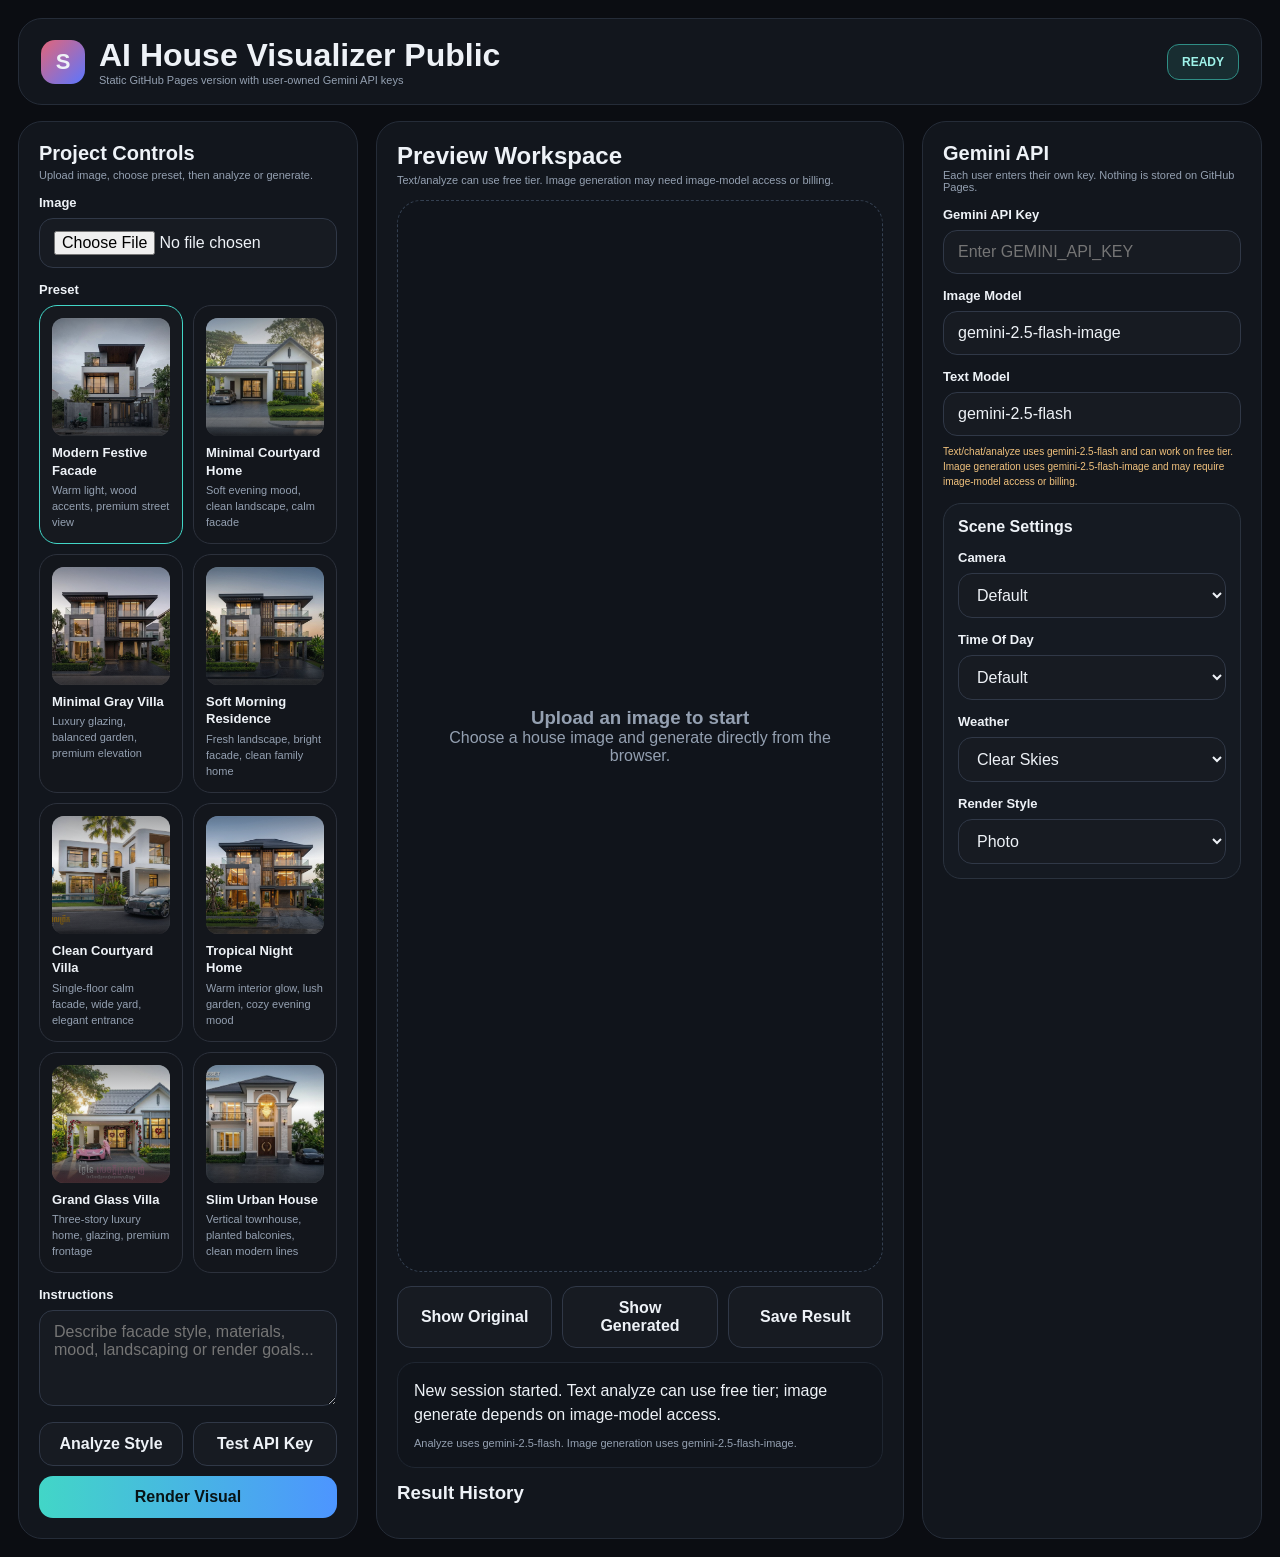
==== docs/index.html @ 17874af0 "Update preset images" ====
<!DOCTYPE html>
<html lang="en">
<head>
  <meta charset="UTF-8">
  <meta name="viewport" content="width=device-width, initial-scale=1.0">
  <title>AI House Visualizer Public</title>
  <style>
    :root {
      --bg: #0b0d12;
      --panel: #12161d;
      --border: #252c38;
      --text: #eef2f7;
      --muted: #94a0b1;
      --accent: #42d6c7;
      --accent-2: #4d95ff;
      --warning: #f1c27d;
    }
    * { box-sizing: border-box; }
    body { margin: 0; font-family: "Segoe UI", sans-serif; background: var(--bg); color: var(--text); }
    .app { max-width: 1440px; margin: 0 auto; padding: 18px; }
    .header, .panel, .preview-card { background: var(--panel); border: 1px solid var(--border); border-radius: 24px; }
    .header { display:flex; align-items:center; justify-content:space-between; gap:16px; padding:18px 22px; margin-bottom:16px; }
    .title-wrap { display:flex; align-items:center; gap:14px; }
    .logo { width:44px; height:44px; border-radius:14px; display:grid; place-items:center; font-weight:700; font-size:22px; background:linear-gradient(135deg,#e36579,#5b76ff); }
    .status-pill { padding:10px 14px; border-radius:12px; border:1px solid #2f8e85; background:rgba(66,214,199,.12); color:#9ff3ea; font-size:12px; font-weight:700; }
    .layout { display:grid; grid-template-columns:340px 1fr 340px; gap:18px; }
    .panel, .preview-card { padding:20px; }
    h1,h2,h3,p { margin:0; }
    .section-title { margin-bottom:14px; }
    .section-title h2 { font-size:20px; margin-bottom:4px; }
    .section-title p,.muted { color:var(--muted); font-size:11px; }
    .label { font-size:13px; font-weight:700; margin:14px 0 8px; }
    .hint { color:var(--warning); font-size:10px; line-height:1.5; margin-top:8px; }
    input,textarea,select,button { width:100%; border-radius:14px; border:1px solid #303847; background:#171b22; color:var(--text); padding:12px 14px; font:inherit; }
    textarea { min-height:96px; resize:vertical; }
    button { cursor:pointer; font-weight:700; }
    .primary { border:none; color:#081315; background:linear-gradient(90deg,var(--accent),var(--accent-2)); }
    .button-row { display:flex; gap:10px; }
    .presets { display:grid; grid-template-columns:1fr 1fr; gap:10px; }
    .preset { border:1px solid #2c313c; background:#13161c; border-radius:18px; padding:12px; cursor:pointer; }
    .preset.active { border-color:var(--accent); background:#16191f; }
    .preset-swatch {
      height: 118px;
      border-radius: 12px;
      margin-bottom: 8px;
      background-size: cover;
      background-position: center center;
      position: relative;
      overflow: hidden;
      box-shadow: inset 0 0 0 1px rgba(255,255,255,.05);
    }
    .preset-swatch::after {
      content: "";
      position: absolute;
      inset: 0;
      background:
        linear-gradient(180deg, rgba(10,13,18,.38), rgba(10,13,18,.02) 36%, rgba(10,13,18,.42)),
        linear-gradient(0deg, rgba(10,13,18,.45), rgba(10,13,18,0) 28%);
    }
    .preset-name { font-size: 13px; font-weight: 700; line-height: 1.35; }
    .preset-note { color: var(--muted); font-size: 11px; line-height: 1.45; margin-top: 4px; }
    .preview-card { display:flex; flex-direction:column; gap:14px; min-height:780px; }
    .preview-area { flex:1; border:1px dashed #344051; border-radius:24px; background:#10141b; display:grid; place-items:center; overflow:hidden; min-height:420px; }
    .preview-area img { max-width:100%; max-height:100%; display:none; }
    .preview-placeholder { text-align:center; color:var(--muted); padding:24px; }
    .summary-box { border:1px solid #1f2631; background:#10141b; border-radius:18px; padding:16px; line-height:1.5; }
    .history { display:flex; gap:10px; overflow-x:auto; padding-bottom:4px; }
    .history-item { min-width:150px; border:1px solid #2c3340; border-radius:16px; background:#151a22; padding:8px; cursor:pointer; }
    .history-item img { width:100%; height:78px; object-fit:cover; border-radius:10px; display:block; margin-bottom:8px; }
    .note-box { border:1px solid #2a323e; border-radius:18px; padding:14px; background:#151a22; margin-top:14px; }
    @media (max-width:1100px){ .layout{grid-template-columns:1fr;} .preview-card{min-height:auto;} }
  </style>
</head>
<body>
  <div class="app">
    <div class="header">
      <div class="title-wrap">
        <div class="logo">S</div>
        <div>
          <h1>AI House Visualizer Public</h1>
          <p class="muted">Static GitHub Pages version with user-owned Gemini API keys</p>
        </div>
      </div>
      <div class="status-pill" id="sessionState">READY</div>
    </div>

    <div class="layout">
      <div class="panel">
        <div class="section-title">
          <h2>Project Controls</h2>
          <p>Upload image, choose preset, then analyze or generate.</p>
        </div>

        <div class="label">Image</div>
        <input type="file" id="imageInput" accept="image/*">

        <div class="label">Preset</div>
        <div class="presets" id="presetGrid"></div>

        <div class="label">Instructions</div>
        <textarea id="promptInput" placeholder="Describe facade style, materials, mood, landscaping or render goals..."></textarea>

        <div class="button-row" style="margin-top:12px;">
          <button id="analyzeBtn">Analyze Style</button>
          <button id="testBtn">Test API Key</button>
        </div>

        <div class="button-row" style="margin-top:10px;">
          <button class="primary" id="generateBtn">Render Visual</button>
        </div>
      </div>

      <div class="preview-card">
        <div>
          <h2 style="margin-bottom:4px;">Preview Workspace</h2>
          <p class="muted">Text/analyze can use free tier. Image generation may need image-model access or billing.</p>
        </div>
        <div class="preview-area">
          <div class="preview-placeholder" id="previewPlaceholder">
            <h3>Upload an image to start</h3>
            <p>Choose a house image and generate directly from the browser.</p>
          </div>
          <img id="previewImage" alt="Preview">
        </div>
        <div class="button-row">
          <button id="showOriginalBtn">Show Original</button>
          <button id="showGeneratedBtn">Show Generated</button>
          <button id="saveBtn">Save Result</button>
        </div>
        <div class="summary-box">
          <div id="statusText">New session started. Text analyze can use free tier; image generate depends on image-model access.</div>
          <div id="summaryText" class="muted" style="margin-top:8px;">Analyze uses gemini-2.5-flash. Image generation uses gemini-2.5-flash-image.</div>
        </div>
        <div>
          <h3 style="margin-bottom:10px;">Result History</h3>
          <div class="history" id="historyList"></div>
        </div>
      </div>

      <div class="panel">
        <div class="section-title">
          <h2>Gemini API</h2>
          <p>Each user enters their own key. Nothing is stored on GitHub Pages.</p>
        </div>
        <div class="label">Gemini API Key</div>
        <input type="password" id="apiKeyInput" placeholder="Enter GEMINI_API_KEY">
        <div class="label">Image Model</div>
        <input type="text" id="imageModelInput" value="gemini-2.5-flash-image" readonly>
        <div class="label">Text Model</div>
        <input type="text" id="textModelInput" value="gemini-2.5-flash" readonly>
        <div class="hint">
          Text/chat/analyze uses gemini-2.5-flash and can work on free tier.<br>
          Image generation uses gemini-2.5-flash-image and may require image-model access or billing.
        </div>
        <div class="note-box">
          <strong>Scene Settings</strong>
          <div class="label">Camera</div>
          <select id="cameraSelect"><option>Default</option><option>Wide Camera</option></select>
          <div class="label">Time Of Day</div>
          <select id="timeSelect"><option>Default</option><option>Morning</option><option>Late Afternoon</option><option>Evening</option></select>
          <div class="label">Weather</div>
          <select id="weatherSelect"><option>Clear Skies</option><option>Partly Cloudy</option><option>Overcast</option><option>Light Rain</option></select>
          <div class="label">Render Style</div>
          <select id="renderStyleSelect"><option>Photo</option><option>3D Render</option></select>
        </div>
      </div>
    </div>
  </div>

  <script>
    const PRESETS = {
      "late-afternoon-luxury": {
        title: "Modern Festive Facade",
        note: "Warm light, wood accents, premium street view",
        prompt: "modern luxury villa facade, late afternoon sun, balanced greenery, premium driveway, soft warm sky, elegant front elevation",
        image: "./assets/late-afternoon-luxury.jpg",
        position: "center 44%"
      },
      "modern-tropical": {
        title: "Minimal Courtyard Home",
        note: "Soft evening mood, clean landscape, calm facade",
        prompt: "modern tropical house exterior, warm wood details, clean landscape, soft golden light, luxury residential presentation",
        image: "./assets/modern-tropical.jpg",
        position: "center 38%"
      },
      "minimal-gray": {
        title: "Minimal Gray Villa",
        note: "Luxury glazing, balanced garden, premium elevation",
        prompt: "minimal gray luxury home, large windows, clean facade, calm landscape, elegant modern exterior, premium architecture",
        image: "./assets/minimal-gray.jpg",
        position: "center 46%"
      },
      "soft-morning": {
        title: "Soft Morning Residence",
        note: "Fresh landscape, bright facade, clean family home",
        prompt: "clean luxury home exterior, soft morning light, fresh landscape, gentle blue sky, photo-real facade, refined residential style",
        image: "./assets/soft-morning.jpg",
        position: "center 42%"
      },
      "clean-courtyard": {
        title: "Clean Courtyard Villa",
        note: "Single-floor calm facade, wide yard, elegant entrance",
        prompt: "single floor modern villa, spacious courtyard, balanced plants, elegant facade, realistic architectural photography, clean premium exterior",
        image: "./assets/clean-courtyard.jpg",
        position: "center 36%"
      },
      "tropical-night": {
        title: "Tropical Night Home",
        note: "Warm interior glow, lush garden, cozy evening mood",
        prompt: "tropical evening house exterior, warm interior lighting, lush garden, elegant cozy facade, realistic night architectural visualization",
        image: "./assets/tropical-night.jpg",
        position: "center 34%"
      },
      "grand-glass-villa": {
        title: "Grand Glass Villa",
        note: "Three-story luxury home, glazing, premium frontage",
        prompt: "three story luxury glass villa, premium landscape, large windows, warm interior lights, elegant residential elevation, photoreal exterior",
        image: "./assets/grand-glass-villa.jpg",
        position: "center 39%"
      },
      "slim-urban-house": {
        title: "Slim Urban House",
        note: "Vertical townhouse, planted balconies, clean modern lines",
        prompt: "slim modern urban townhouse, planted balconies, minimalist facade, elegant city residence, realistic exterior visualization",
        image: "./assets/slim-urban-house.jpg",
        position: "center 32%"
      }
    };

    const IMAGE_MODEL = "gemini-2.5-flash-image";
    const TEXT_MODEL = "gemini-2.5-flash";

    const presetGrid = document.getElementById("presetGrid");
    const previewImage = document.getElementById("previewImage");
    const previewPlaceholder = document.getElementById("previewPlaceholder");
    const historyList = document.getElementById("historyList");
    const sessionState = document.getElementById("sessionState");
    const statusText = document.getElementById("statusText");
    const summaryText = document.getElementById("summaryText");
    const imageInput = document.getElementById("imageInput");
    const apiKeyInput = document.getElementById("apiKeyInput");
    const promptInput = document.getElementById("promptInput");
    const cameraSelect = document.getElementById("cameraSelect");
    const timeSelect = document.getElementById("timeSelect");
    const weatherSelect = document.getElementById("weatherSelect");
    const renderStyleSelect = document.getElementById("renderStyleSelect");

    let activePreset = "late-afternoon-luxury";
    let sourceImageDataUrl = "";
    let generatedImageDataUrl = "";

    Object.entries(PRESETS).forEach(([key, preset], index) => {
      const card = document.createElement("div");
      card.className = `preset ${index === 0 ? "active" : ""}`;
      card.dataset.preset = key;
      card.innerHTML = `
        <div class="preset-swatch" style="background-image:url('${preset.image}'); background-position:${preset.position || "center center"};"></div>
        <div class="preset-name">${preset.title}</div>
        <div class="preset-note">${preset.note || ""}</div>
      `;
      card.addEventListener("click", () => {
        document.querySelectorAll(".preset").forEach(item => item.classList.remove("active"));
        card.classList.add("active");
        activePreset = key;
      });
      presetGrid.appendChild(card);
    });

    imageInput.addEventListener("change", async (event) => {
      const file = event.target.files[0];
      if (!file) return;
      sourceImageDataUrl = await fileToDataUrl(file);
      showImage(sourceImageDataUrl);
      sessionState.textContent = "IMAGE LOADED";
      statusText.textContent = "Image loaded successfully. You can analyze or generate now.";
      summaryText.textContent = `Source: ${file.name}`;
    });

    document.getElementById("testBtn").addEventListener("click", async () => {
      const apiKey = apiKeyInput.value.trim();
      if (!apiKey) return setError("សូមបញ្ចូល Gemini API key មុនពេល test។");
      sessionState.textContent = "TESTING";
      try {
        const text = await callTextModel(apiKey, TEXT_MODEL, "Reply with the exact text: API test successful.");
        sessionState.textContent = "API OK";
        statusText.textContent = "Gemini API key is working for text model.";
        summaryText.textContent = text || "API test successful.";
      } catch (error) {
        sessionState.textContent = "ERROR";
        setError(error.message);
      }
    });

    document.getElementById("analyzeBtn").addEventListener("click", async () => {
      const apiKey = apiKeyInput.value.trim();
      if (!apiKey) return setError("សូមបញ្ចូល Gemini API key មុនពេល analyze។");
      sessionState.textContent = "WORKING";
      try {
        const analysisPrompt = "You are an architectural visualization assistant. Analyze this request and respond in 4 short lines: 1. facade style, 2. lighting advice, 3. landscaping advice, 4. render recommendation. User request: " + buildPrompt();
        const text = await callTextModel(apiKey, TEXT_MODEL, analysisPrompt);
        sessionState.textContent = "TEXT OK";
        statusText.textContent = "Text analysis complete using gemini-2.5-flash.";
        summaryText.textContent = text || "No analysis text returned.";
      } catch (error) {
        sessionState.textContent = "ERROR";
        setError(error.message);
      }
    });

    document.getElementById("generateBtn").addEventListener("click", async () => {
      const apiKey = apiKeyInput.value.trim();
      if (!apiKey) return setError("សូមបញ្ចូល Gemini API key មុនពេល generate។");
      sessionState.textContent = "WORKING";
      statusText.textContent = "Generating image...";
      try {
        const response = await callImageModel(apiKey);
        generatedImageDataUrl = response.imageDataUrl;
        showImage(generatedImageDataUrl);
        addHistoryItem(generatedImageDataUrl, `Generated ${historyList.children.length + 1}`);
        sessionState.textContent = "GENERATED";
        statusText.textContent = "Gemini image generation complete.";
        summaryText.textContent = response.text || "Image generated successfully.";
      } catch (error) {
        sessionState.textContent = "ERROR";
        setError(error.message + " Text features may still work on free tier with gemini-2.5-flash.");
      }
    });

    document.getElementById("showOriginalBtn").addEventListener("click", () => {
      if (!sourceImageDataUrl) return setError("No original image is loaded.");
      showImage(sourceImageDataUrl);
      statusText.textContent = "Showing original source image.";
    });

    document.getElementById("showGeneratedBtn").addEventListener("click", () => {
      if (!generatedImageDataUrl) return setError("No generated result is available yet.");
      showImage(generatedImageDataUrl);
      statusText.textContent = "Showing latest generated image.";
    });

    document.getElementById("saveBtn").addEventListener("click", () => {
      if (!generatedImageDataUrl) return setError("No generated image available to save.");
      const link = document.createElement("a");
      link.href = generatedImageDataUrl;
      link.download = "generated_visual.png";
      link.click();
    });

    function buildPrompt() {
      const preset = PRESETS[activePreset];
      const extra = promptInput.value.trim();
      const parts = [
        preset.prompt,
        extra,
        `Camera: ${cameraSelect.value}.`,
        `Time of day: ${timeSelect.value}.`,
        `Weather: ${weatherSelect.value}.`,
        `Style target: ${renderStyleSelect.value}, realistic architectural visualization, high-end residential facade, photoreal result.`
      ];
      return parts.filter(Boolean).join(" ");
    }

    async function callTextModel(apiKey, model, prompt) {
      const response = await postGemini(model, apiKey, {
        contents: [{ role: "user", parts: [{ text: prompt }] }],
        generationConfig: { responseModalities: ["TEXT"] }
      });
      return extractText(response);
    }

    async function callImageModel(apiKey) {
      const parts = [{ text: buildPrompt() }];
      if (sourceImageDataUrl) {
        const [header, encoded] = sourceImageDataUrl.split(",", 2);
        const mimeType = header.replace("data:", "").split(";")[0] || "image/jpeg";
        parts.push({ inlineData: { mimeType, data: encoded } });
      }
      const response = await postGemini(IMAGE_MODEL, apiKey, {
        contents: [{ role: "user", parts }],
        generationConfig: { responseModalities: ["TEXT", "IMAGE"] }
      });
      const imageDataUrl = extractImage(response);
      if (!imageDataUrl) {
        throw new Error("Gemini API did not return an image. Check image-model access or billing.");
      }
      return { imageDataUrl, text: extractText(response) };
    }

    async function postGemini(model, apiKey, payload) {
      const response = await fetch(`https://generativelanguage.googleapis.com/v1beta/models/${model}:generateContent`, {
        method: "POST",
        headers: {
          "Content-Type": "application/json",
          "x-goog-api-key": apiKey
        },
        body: JSON.stringify(payload)
      });
      const data = await response.json().catch(() => ({}));
      if (!response.ok) {
        throw new Error(translateError(JSON.stringify(data)));
      }
      return data;
    }

    function extractText(response) {
      const texts = [];
      (response.candidates || []).forEach(candidate => {
        ((candidate.content || {}).parts || []).forEach(part => {
          if (part.text) texts.push(part.text.trim());
        });
      });
      return texts.filter(Boolean).join("\n");
    }

    function extractImage(response) {
      for (const candidate of response.candidates || []) {
        for (const part of (candidate.content || {}).parts || []) {
          const inlineData = part.inlineData || part.inline_data;
          if (inlineData && inlineData.data) {
            return `data:${inlineData.mimeType || "image/png"};base64,${inlineData.data}`;
          }
        }
      }
      return "";
    }

    function translateError(message) {
      const lowered = message.toLowerCase();
      if (lowered.includes("limit: 0") || lowered.includes("resource_exhausted")) {
        return "Quota របស់ project នេះសម្រាប់ model នេះមិនអនុញ្ញាត free tier ទេ ឬបានអស់ហើយ។ សូមប្ដូរ model, ប្ដូរ project, ឬបើក billing។";
      }
      if (lowered.includes("exceeded your current quota") || lowered.includes("quota exceeded")) {
        return "អ្នកបានអស់ quota សម្រាប់ project នេះហើយ។ សូមរង់ចាំ quota reset ឬបើក billing។";
      }
      if (lowered.includes("api key not valid") || lowered.includes("permission_denied")) {
        return "API key មិនត្រឹមត្រូវ ឬ project/model នេះមិនមានសិទ្ធិចូលប្រើ។";
      }
      if (lowered.includes("model not found") || lowered.includes("not found")) {
        return "Model name មិនត្រឹមត្រូវ ឬ model នេះមិនមានសម្រាប់ account/project របស់អ្នក។";
      }
      return message;
    }

    function setError(message) {
      statusText.textContent = message;
      summaryText.textContent = "";
    }

    function showImage(dataUrl) {
      previewImage.src = dataUrl;
      previewImage.style.display = "block";
      previewPlaceholder.style.display = "none";
    }

    function addHistoryItem(dataUrl, label) {
      const item = document.createElement("div");
      item.className = "history-item";
      item.innerHTML = `<img src="${dataUrl}" alt="${label}"><div>${label}</div>`;
      item.addEventListener("click", () => showImage(dataUrl));
      historyList.prepend(item);
    }

    function fileToDataUrl(file) {
      return new Promise((resolve, reject) => {
        const reader = new FileReader();
        reader.onload = () => resolve(reader.result);
        reader.onerror = reject;
        reader.readAsDataURL(file);
      });
    }
  </script>
</body>
</html>
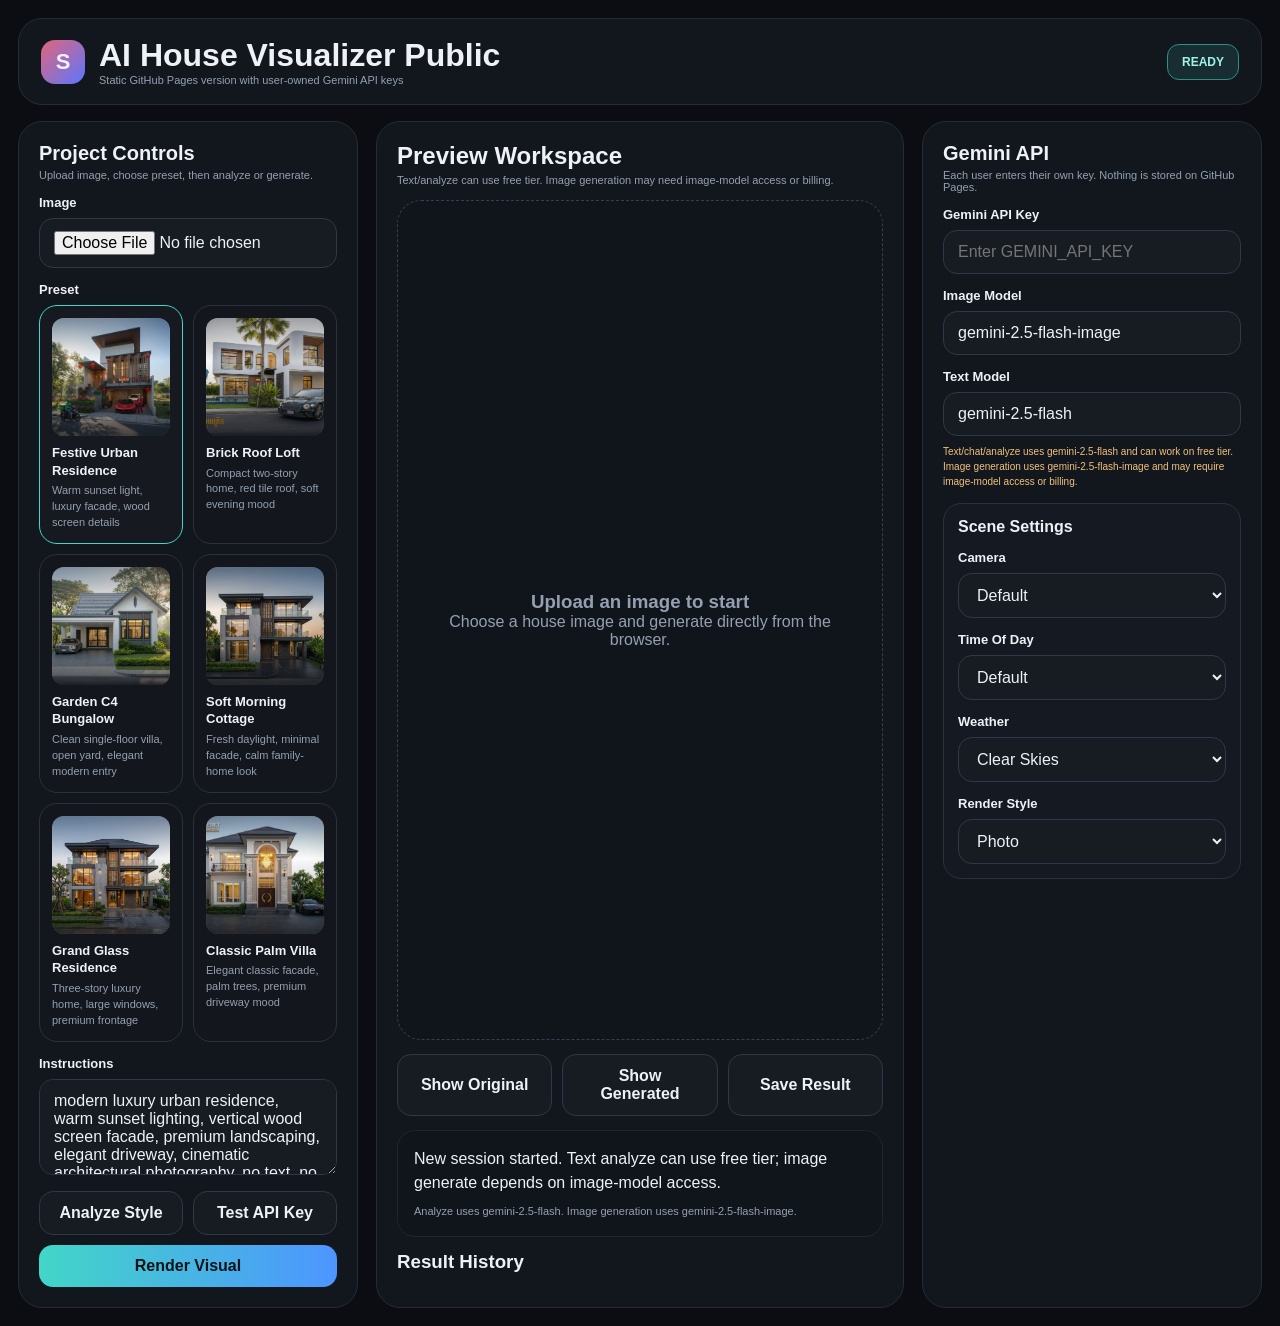
==== commit 41a90f3f: "Update presets and auto-fill prompts" ====
--- a/docs/index.html
+++ b/docs/index.html
@@ -169,61 +169,47 @@
 
   <script>
     const PRESETS = {
-      "late-afternoon-luxury": {
-        title: "Modern Festive Facade",
-        note: "Warm light, wood accents, premium street view",
-        prompt: "modern luxury villa facade, late afternoon sun, balanced greenery, premium driveway, soft warm sky, elegant front elevation",
-        image: "./assets/late-afternoon-luxury.jpg",
+      "festive-urban-residence": {
+        title: "Festive Urban Residence",
+        note: "Warm sunset light, luxury facade, wood screen details",
+        prompt: "modern luxury urban residence, warm sunset lighting, vertical wood screen facade, premium landscaping, elegant driveway, cinematic architectural photography, no text, no watermark",
+        image: "./assets/festive-urban-residence.jpg",
+        position: "center 42%"
+      },
+      "brick-roof-loft": {
+        title: "Brick Roof Loft",
+        note: "Compact two-story home, red tile roof, soft evening mood",
+        prompt: "compact two story home, red tile roof, lush balcony plants, warm interior glow, cozy residential facade, realistic street-front architectural photo, no text, no watermark",
+        image: "./assets/brick-roof-loft.jpg",
+        position: "center 40%"
+      },
+      "garden-c4-bungalow": {
+        title: "Garden C4 Bungalow",
+        note: "Clean single-floor villa, open yard, elegant modern entry",
+        prompt: "single floor modern bungalow, wide front yard, clean landscape, elegant front porch, premium residential photography, balanced greenery, no text, no watermark",
+        image: "./assets/garden-c4-bungalow.jpg",
         position: "center 44%"
       },
-      "modern-tropical": {
-        title: "Minimal Courtyard Home",
-        note: "Soft evening mood, clean landscape, calm facade",
-        prompt: "modern tropical house exterior, warm wood details, clean landscape, soft golden light, luxury residential presentation",
-        image: "./assets/modern-tropical.jpg",
-        position: "center 38%"
-      },
-      "minimal-gray": {
-        title: "Minimal Gray Villa",
-        note: "Luxury glazing, balanced garden, premium elevation",
-        prompt: "minimal gray luxury home, large windows, clean facade, calm landscape, elegant modern exterior, premium architecture",
-        image: "./assets/minimal-gray.jpg",
+      "soft-morning-cottage": {
+        title: "Soft Morning Cottage",
+        note: "Fresh daylight, minimal facade, calm family-home look",
+        prompt: "soft morning family cottage, clean gray and white facade, fresh lawn, warm window light, refined residential exterior, realistic architectural photo, no text, no watermark",
+        image: "./assets/soft-morning-cottage.jpg",
         position: "center 46%"
       },
-      "soft-morning": {
-        title: "Soft Morning Residence",
-        note: "Fresh landscape, bright facade, clean family home",
-        prompt: "clean luxury home exterior, soft morning light, fresh landscape, gentle blue sky, photo-real facade, refined residential style",
-        image: "./assets/soft-morning.jpg",
-        position: "center 42%"
+      "grand-glass-residence": {
+        title: "Grand Glass Residence",
+        note: "Three-story luxury home, large windows, premium frontage",
+        prompt: "three story luxury residence, large glass windows, stone and dark metal accents, warm interior lighting, premium garden frontage, photoreal architectural exterior, no text, no watermark",
+        image: "./assets/grand-glass-residence.jpg",
+        position: "center 41%"
       },
-      "clean-courtyard": {
-        title: "Clean Courtyard Villa",
-        note: "Single-floor calm facade, wide yard, elegant entrance",
-        prompt: "single floor modern villa, spacious courtyard, balanced plants, elegant facade, realistic architectural photography, clean premium exterior",
-        image: "./assets/clean-courtyard.jpg",
-        position: "center 36%"
-      },
-      "tropical-night": {
-        title: "Tropical Night Home",
-        note: "Warm interior glow, lush garden, cozy evening mood",
-        prompt: "tropical evening house exterior, warm interior lighting, lush garden, elegant cozy facade, realistic night architectural visualization",
-        image: "./assets/tropical-night.jpg",
-        position: "center 34%"
-      },
-      "grand-glass-villa": {
-        title: "Grand Glass Villa",
-        note: "Three-story luxury home, glazing, premium frontage",
-        prompt: "three story luxury glass villa, premium landscape, large windows, warm interior lights, elegant residential elevation, photoreal exterior",
-        image: "./assets/grand-glass-villa.jpg",
-        position: "center 39%"
-      },
-      "slim-urban-house": {
-        title: "Slim Urban House",
-        note: "Vertical townhouse, planted balconies, clean modern lines",
-        prompt: "slim modern urban townhouse, planted balconies, minimalist facade, elegant city residence, realistic exterior visualization",
-        image: "./assets/slim-urban-house.jpg",
-        position: "center 32%"
+      "classic-palm-villa": {
+        title: "Classic Palm Villa",
+        note: "Elegant classic facade, palm trees, premium driveway mood",
+        prompt: "classic luxury villa facade, symmetrical composition, palm trees, chandelier foyer, premium driveway, elegant residential architecture, realistic exterior render, no text, no watermark",
+        image: "./assets/classic-palm-villa.jpg",
+        position: "center 45%"
       }
     };
 
@@ -245,7 +231,7 @@
     const weatherSelect = document.getElementById("weatherSelect");
     const renderStyleSelect = document.getElementById("renderStyleSelect");
 
-    let activePreset = "late-afternoon-luxury";
+    let activePreset = "festive-urban-residence";
     let sourceImageDataUrl = "";
     let generatedImageDataUrl = "";
 
@@ -262,9 +248,12 @@
         document.querySelectorAll(".preset").forEach(item => item.classList.remove("active"));
         card.classList.add("active");
         activePreset = key;
+        promptInput.value = preset.prompt;
       });
       presetGrid.appendChild(card);
     });
+
+    promptInput.value = PRESETS[activePreset].prompt;
 
     imageInput.addEventListener("change", async (event) => {
       const file = event.target.files[0];
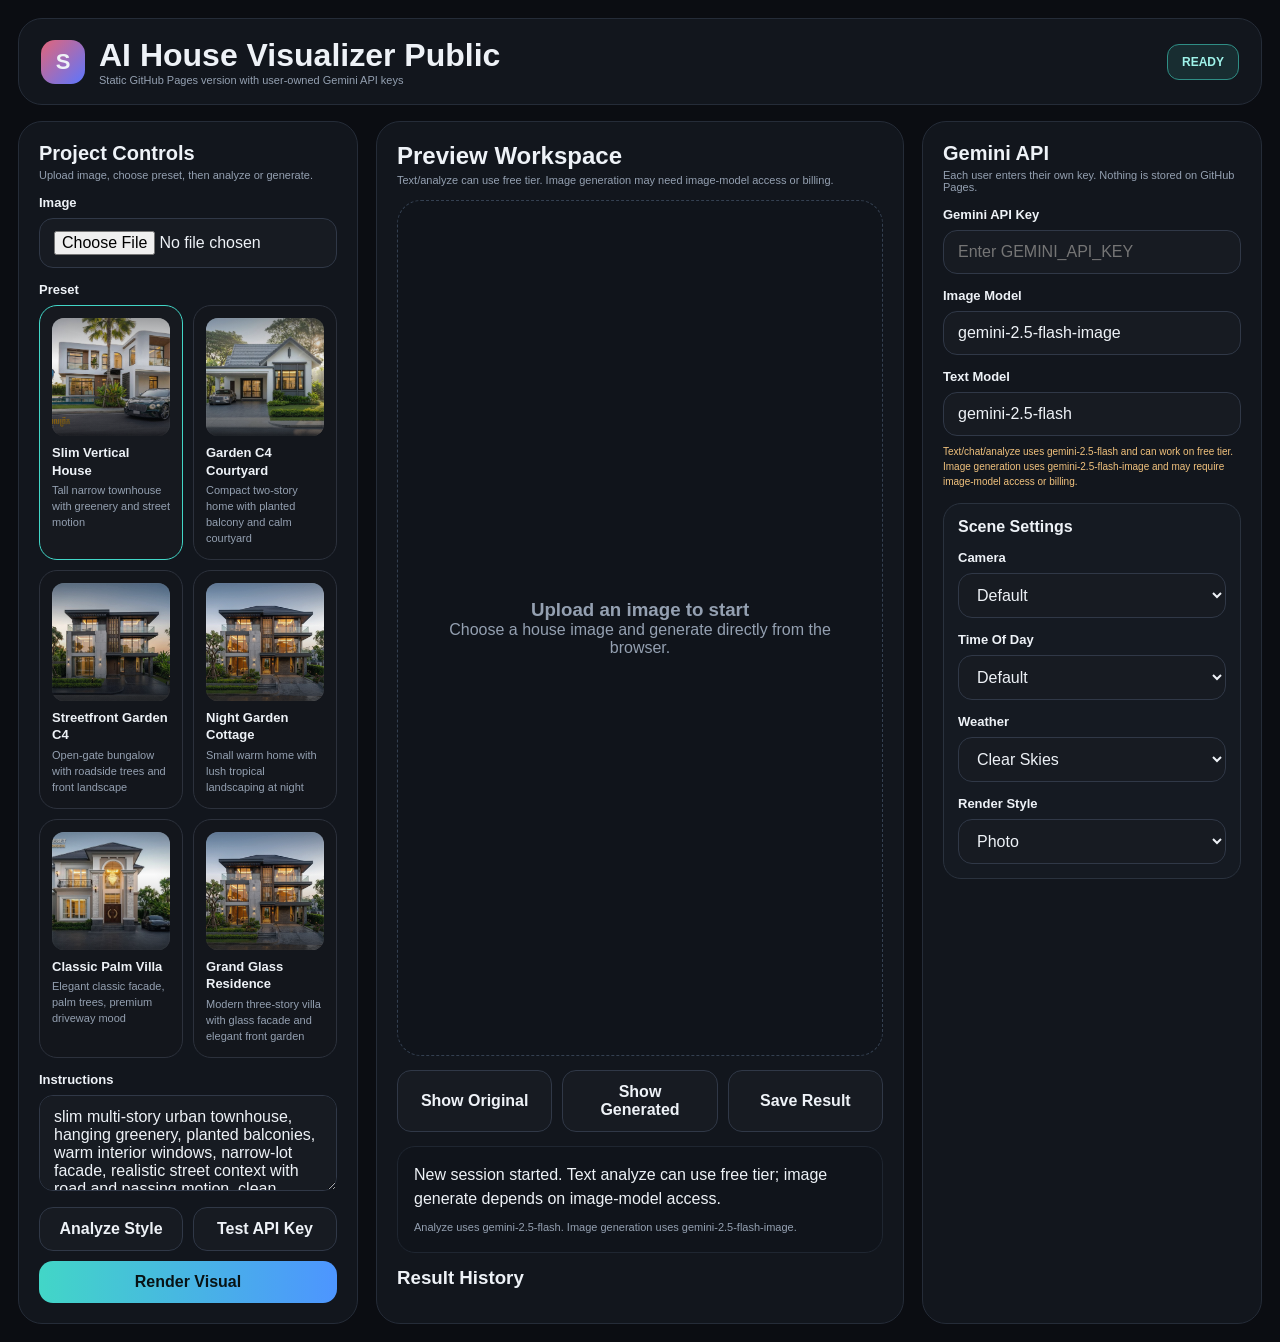
==== commit a37d1e17: "Update website" ====
--- a/docs/index.html
+++ b/docs/index.html
@@ -169,47 +169,53 @@
 
   <script>
     const PRESETS = {
-      "festive-urban-residence": {
-        title: "Festive Urban Residence",
-        note: "Warm sunset light, luxury facade, wood screen details",
-        prompt: "modern luxury urban residence, warm sunset lighting, vertical wood screen facade, premium landscaping, elegant driveway, cinematic architectural photography, no text, no watermark",
-        image: "./assets/festive-urban-residence.jpg",
-        position: "center 42%"
-      },
       "brick-roof-loft": {
-        title: "Brick Roof Loft",
-        note: "Compact two-story home, red tile roof, soft evening mood",
-        prompt: "compact two story home, red tile roof, lush balcony plants, warm interior glow, cozy residential facade, realistic street-front architectural photo, no text, no watermark",
+        title: "Slim Vertical House",
+        note: "Tall narrow townhouse with greenery and street motion",
+        prompt: "slim multi-story urban townhouse, hanging greenery, planted balconies, warm interior windows, narrow-lot facade, realistic street context with road and passing motion, clean minimalist massing, no text, no watermark, no logo",
         image: "./assets/brick-roof-loft.jpg",
-        position: "center 40%"
+        position: "center 40%",
+        analysis_hint: "Focus on the tall narrow proportions, planted balconies, minimalist white walls, warm interior windows, nearby greenery, and believable urban street-level realism on a tight lot."
       },
       "garden-c4-bungalow": {
-        title: "Garden C4 Bungalow",
-        note: "Clean single-floor villa, open yard, elegant modern entry",
-        prompt: "single floor modern bungalow, wide front yard, clean landscape, elegant front porch, premium residential photography, balanced greenery, no text, no watermark",
+        title: "Garden C4 Courtyard",
+        note: "Compact two-story home with planted balcony and calm courtyard",
+        prompt: "compact two story courtyard home, red clay tile roof, planted balcony, warm interior lighting, cozy front garden, open metal gate, realistic residential street-front architecture, soft dusk sky, clean sidewalk, calm neighborhood context, no text, no watermark, no logo",
         image: "./assets/garden-c4-bungalow.jpg",
-        position: "center 44%"
+        position: "center 44%",
+        analysis_hint: "Focus on the compact two-story proportions, red tile roof, planted balcony edge, warm evening window light, quiet front courtyard, open gate, and realistic family-house street-front composition with a calm dusk atmosphere."
       },
-      "soft-morning-cottage": {
-        title: "Soft Morning Cottage",
-        note: "Fresh daylight, minimal facade, calm family-home look",
-        prompt: "soft morning family cottage, clean gray and white facade, fresh lawn, warm window light, refined residential exterior, realistic architectural photo, no text, no watermark",
+      "garden-c4-streetfront": {
+        title: "Streetfront Garden C4",
+        note: "Open-gate bungalow with roadside trees and front landscape",
         image: "./assets/soft-morning-cottage.jpg",
-        position: "center 46%"
+        position: "center 46%",
+        prompt: "modern bungalow street-front view, open metal gate, broad front courtyard, roadside trees, visible road and sidewalk, realistic neighborhood environment, daylight architectural photography, subtle motion blur from passing traffic, no text, no watermark, no logo",
+        analysis_hint: "Focus on the open gate, broad front courtyard, mature roadside trees, visible road and sidewalk, passing street activity, and calm suburban landscaping context in bright natural daylight."
       },
-      "grand-glass-residence": {
-        title: "Grand Glass Residence",
-        note: "Three-story luxury home, large windows, premium frontage",
-        prompt: "three story luxury residence, large glass windows, stone and dark metal accents, warm interior lighting, premium garden frontage, photoreal architectural exterior, no text, no watermark",
-        image: "./assets/grand-glass-residence.jpg",
-        position: "center 41%"
+      "night-garden-cottage": {
+        title: "Night Garden Cottage",
+        note: "Small warm home with lush tropical landscaping at night",
+        prompt: "small tropical cottage at night, warm garden lighting, tiled roof, lush tropical landscaping, flowering foreground plants, cozy realistic house facade, soft blue evening sky, cinematic residential environment, no text, no watermark, no logo",
+        image: "./assets/tropical-night.jpg",
+        position: "center 41%",
+        analysis_hint: "Focus on the intimate small-house proportions, warm night lighting, tiled roof, dense tropical foreground plants, flowering garden edges, soft blue sky, and cozy landscaped evening mood."
       },
       "classic-palm-villa": {
-        title: "Classic Palm Villa",
+        title: "Classic Palm Villa", 
         note: "Elegant classic facade, palm trees, premium driveway mood",
-        prompt: "classic luxury villa facade, symmetrical composition, palm trees, chandelier foyer, premium driveway, elegant residential architecture, realistic exterior render, no text, no watermark",
+        prompt: "classic luxury villa facade at twilight, symmetrical composition, palm trees, layered shrubs, chandelier foyer, premium curved driveway, warm luxury lighting, elegant residential landscape, realistic night exterior, no text, no watermark, no logo",
         image: "./assets/classic-palm-villa.jpg",
-        position: "center 45%"
+        position: "center 45%",
+        analysis_hint: "Focus on the classical villa language, symmetrical massing, bright warm lighting, palm-lined driveway, layered tropical shrubs, chandelier entry, and premium luxury residential night atmosphere."
+      },
+      "slim-urban-house": {
+        title: "Grand Glass Residence",
+        note: "Modern three-story villa with glass facade and elegant front garden",
+        prompt: "modern three-story luxury residence, expansive glass facade, dark metal and stone accents, symmetrical front elevation, warm interior lighting, elegant front garden, clean premium driveway, refined suburban neighborhood, realistic dusk architectural photography, lush but controlled landscaping, no text, no watermark, no logo",
+        image: "./assets/grand-glass-residence.jpg",
+        position: "center 41%",
+        analysis_hint: "Focus on the premium three-story massing, large glass windows, dark modern trim, vertical center screen detail, balanced landscaping, clean driveway composition, and realistic luxury residential dusk atmosphere."
       }
     };
 
@@ -231,7 +237,7 @@
     const weatherSelect = document.getElementById("weatherSelect");
     const renderStyleSelect = document.getElementById("renderStyleSelect");
 
-    let activePreset = "festive-urban-residence";
+    let activePreset = "brick-roof-loft";
     let sourceImageDataUrl = "";
     let generatedImageDataUrl = "";
 
@@ -285,11 +291,45 @@
       if (!apiKey) return setError("សូមបញ្ចូល Gemini API key មុនពេល analyze។");
       sessionState.textContent = "WORKING";
       try {
-        const analysisPrompt = "You are an architectural visualization assistant. Analyze this request and respond in 4 short lines: 1. facade style, 2. lighting advice, 3. landscaping advice, 4. render recommendation. User request: " + buildPrompt();
-        const text = await callTextModel(apiKey, TEXT_MODEL, analysisPrompt);
+        const preset = PRESETS[activePreset];
+        const parts = [{
+          text:
+            "You are an expert architectural visualization prompt engineer. Analyze the uploaded house image together with the selected preset reference image. Extract the exact facade language, lighting, roof form, materials, landscaping, camera composition, and realism cues. Return JSON with keys: refined_prompt, style_summary, negative_prompt. The refined_prompt must be a single highly specific prompt for photoreal image generation, under 140 words, and must explicitly say no text, no watermark, no logo, no signage. The style_summary must be 3 short sentences. The negative_prompt must be a comma-separated line of things to avoid.\n\n" +
+            `Selected preset title: ${preset.title}\n` +
+            `Selected preset base prompt: ${preset.prompt}\n` +
+            `Selected preset style hint: ${preset.analysis_hint || ""}\n` +
+            `User instructions: ${promptInput.value.trim() || "None"}\n` +
+            `Scene settings: camera=${cameraSelect.value}, time_of_day=${timeSelect.value}, weather=${weatherSelect.value}, render_style=${renderStyleSelect.value}.`
+        }];
+        const presetDataUrl = await imageUrlToDataUrl(preset.image);
+        if (presetDataUrl) {
+          const [header, encoded] = presetDataUrl.split(",", 2);
+          parts.push({ inlineData: { mimeType: header.replace("data:", "").split(";")[0] || "image/jpeg", data: encoded } });
+        }
+        if (sourceImageDataUrl) {
+          const [header, encoded] = sourceImageDataUrl.split(",", 2);
+          parts.push({ inlineData: { mimeType: header.replace("data:", "").split(";")[0] || "image/jpeg", data: encoded } });
+        }
+        const response = await postGemini(TEXT_MODEL, apiKey, {
+          contents: [{ role: "user", parts }],
+          generationConfig: { responseModalities: ["TEXT"] }
+        });
+        const text = extractText(response);
+        let refinedPrompt = promptInput.value.trim();
+        let styleSummary = text || "No analysis text returned.";
+        let negativePrompt = "text, watermark, logo, signage, blurry facade, distorted proportions";
+        try {
+          const parsed = JSON.parse(text);
+          refinedPrompt = parsed.refined_prompt || refinedPrompt;
+          styleSummary = parsed.style_summary || styleSummary;
+          negativePrompt = parsed.negative_prompt || negativePrompt;
+        } catch (error) {}
+        if (refinedPrompt) {
+          promptInput.value = refinedPrompt;
+        }
         sessionState.textContent = "TEXT OK";
         statusText.textContent = "Text analysis complete using gemini-2.5-flash.";
-        summaryText.textContent = text || "No analysis text returned.";
+        summaryText.textContent = [styleSummary, `Negative prompt: ${negativePrompt}`].filter(Boolean).join("\n");
       } catch (error) {
         sessionState.textContent = "ERROR";
         setError(error.message);
@@ -338,9 +378,9 @@
     function buildPrompt() {
       const preset = PRESETS[activePreset];
       const extra = promptInput.value.trim();
+      const basePrompt = extra || preset.prompt;
       const parts = [
-        preset.prompt,
-        extra,
+        basePrompt,
         `Camera: ${cameraSelect.value}.`,
         `Time of day: ${timeSelect.value}.`,
         `Weather: ${weatherSelect.value}.`,
@@ -391,6 +431,21 @@
       return data;
     }
 
+    async function imageUrlToDataUrl(url) {
+      try {
+        const response = await fetch(url);
+        const blob = await response.blob();
+        return await new Promise((resolve, reject) => {
+          const reader = new FileReader();
+          reader.onloadend = () => resolve(reader.result);
+          reader.onerror = reject;
+          reader.readAsDataURL(blob);
+        });
+      } catch (error) {
+        return "";
+      }
+    }
+
     function extractText(response) {
       const texts = [];
       (response.candidates || []).forEach(candidate => {
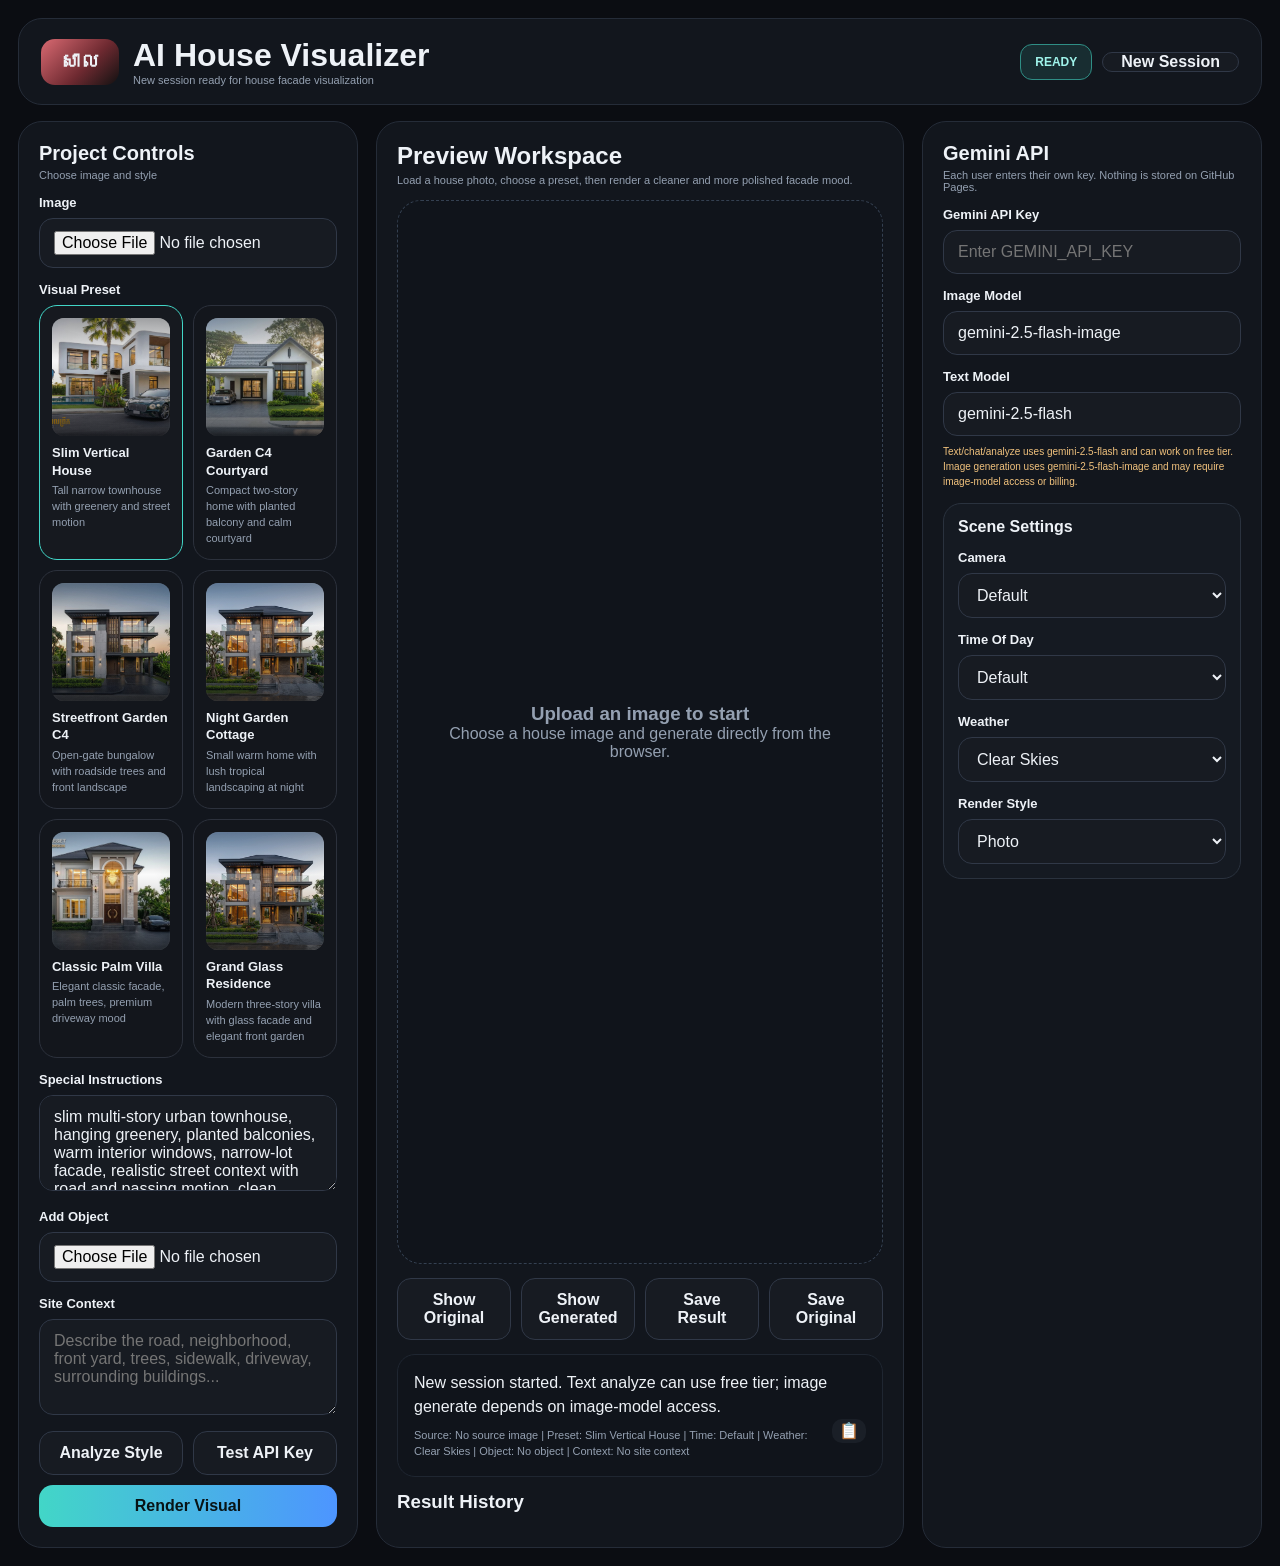
==== commit 8e0ecad7: "Update website" ====
--- a/docs/index.html
+++ b/docs/index.html
@@ -3,7 +3,7 @@
 <head>
   <meta charset="UTF-8">
   <meta name="viewport" content="width=device-width, initial-scale=1.0">
-  <title>AI House Visualizer Public</title>
+  <title>AI House Visualizer</title>
   <style>
     :root {
       --bg: #0b0d12;
@@ -21,8 +21,9 @@
     .header, .panel, .preview-card { background: var(--panel); border: 1px solid var(--border); border-radius: 24px; }
     .header { display:flex; align-items:center; justify-content:space-between; gap:16px; padding:18px 22px; margin-bottom:16px; }
     .title-wrap { display:flex; align-items:center; gap:14px; }
-    .logo { width:44px; height:44px; border-radius:14px; display:grid; place-items:center; font-weight:700; font-size:22px; background:linear-gradient(135deg,#e36579,#5b76ff); }
+    .logo { min-width:78px; height:46px; padding:0 16px; border-radius:14px; display:grid; place-items:center; font-weight:700; font-size:20px; background:linear-gradient(135deg,#d96a72,#6f2a31 58%,#111111); }
     .status-pill { padding:10px 14px; border-radius:12px; border:1px solid #2f8e85; background:rgba(66,214,199,.12); color:#9ff3ea; font-size:12px; font-weight:700; }
+    .header-actions { display:flex; align-items:center; gap:10px; }
     .layout { display:grid; grid-template-columns:340px 1fr 340px; gap:18px; }
     .panel, .preview-card { padding:20px; }
     h1,h2,h3,p { margin:0; }
@@ -64,6 +65,10 @@
     .preview-area img { max-width:100%; max-height:100%; display:none; }
     .preview-placeholder { text-align:center; color:var(--muted); padding:24px; }
     .summary-box { border:1px solid #1f2631; background:#10141b; border-radius:18px; padding:16px; line-height:1.5; }
+    .summary-row { display:flex; gap:8px; align-items:flex-start; }
+    .summary-row .muted { flex:1; margin-top:8px; white-space:pre-wrap; }
+    .icon-btn { width:34px; min-width:34px; border:none; border-radius:10px; background:#1a1f27; color:#edf2f8; font-size:16px; padding:0; }
+    .icon-btn:hover { background:#202733; }
     .history { display:flex; gap:10px; overflow-x:auto; padding-bottom:4px; }
     .history-item { min-width:150px; border:1px solid #2c3340; border-radius:16px; background:#151a22; padding:8px; cursor:pointer; }
     .history-item img { width:100%; height:78px; object-fit:cover; border-radius:10px; display:block; margin-bottom:8px; }
@@ -75,30 +80,39 @@
   <div class="app">
     <div class="header">
       <div class="title-wrap">
-        <div class="logo">S</div>
+        <div class="logo">សាល</div>
         <div>
-          <h1>AI House Visualizer Public</h1>
-          <p class="muted">Static GitHub Pages version with user-owned Gemini API keys</p>
+          <h1>AI House Visualizer</h1>
+          <p class="muted">New session ready for house facade visualization</p>
         </div>
       </div>
-      <div class="status-pill" id="sessionState">READY</div>
+      <div class="header-actions">
+        <div class="status-pill" id="sessionState">READY</div>
+        <button id="newSessionBtn" style="width:auto;padding:0 18px;">New Session</button>
+      </div>
     </div>
 
     <div class="layout">
       <div class="panel">
         <div class="section-title">
           <h2>Project Controls</h2>
-          <p>Upload image, choose preset, then analyze or generate.</p>
+          <p>Choose image and style</p>
         </div>
 
         <div class="label">Image</div>
         <input type="file" id="imageInput" accept="image/*">
 
-        <div class="label">Preset</div>
+        <div class="label">Visual Preset</div>
         <div class="presets" id="presetGrid"></div>
 
-        <div class="label">Instructions</div>
+        <div class="label">Special Instructions</div>
         <textarea id="promptInput" placeholder="Describe facade style, materials, mood, landscaping or render goals..."></textarea>
+
+        <div class="label">Add Object</div>
+        <input type="file" id="objectInput" accept="image/*">
+
+        <div class="label">Site Context</div>
+        <textarea id="siteContextInput" placeholder="Describe the road, neighborhood, front yard, trees, sidewalk, driveway, surrounding buildings..."></textarea>
 
         <div class="button-row" style="margin-top:12px;">
           <button id="analyzeBtn">Analyze Style</button>
@@ -113,7 +127,7 @@
       <div class="preview-card">
         <div>
           <h2 style="margin-bottom:4px;">Preview Workspace</h2>
-          <p class="muted">Text/analyze can use free tier. Image generation may need image-model access or billing.</p>
+          <p class="muted">Load a house photo, choose a preset, then render a cleaner and more polished facade mood.</p>
         </div>
         <div class="preview-area">
           <div class="preview-placeholder" id="previewPlaceholder">
@@ -126,10 +140,14 @@
           <button id="showOriginalBtn">Show Original</button>
           <button id="showGeneratedBtn">Show Generated</button>
           <button id="saveBtn">Save Result</button>
+          <button id="saveOriginalBtn">Save Original</button>
         </div>
         <div class="summary-box">
           <div id="statusText">New session started. Text analyze can use free tier; image generate depends on image-model access.</div>
-          <div id="summaryText" class="muted" style="margin-top:8px;">Analyze uses gemini-2.5-flash. Image generation uses gemini-2.5-flash-image.</div>
+          <div class="summary-row">
+            <div id="summaryText" class="muted">Analyze Style uses gemini-2.5-flash (text/free-tier friendly). Render Visual uses gemini-2.5-flash-image (image access/billing may be required).</div>
+            <button id="copyPromptBtn" class="icon-btn" title="Copy Prompt">📋</button>
+          </div>
         </div>
         <div>
           <h3 style="margin-bottom:10px;">Result History</h3>
@@ -230,8 +248,10 @@
     const statusText = document.getElementById("statusText");
     const summaryText = document.getElementById("summaryText");
     const imageInput = document.getElementById("imageInput");
+    const objectInput = document.getElementById("objectInput");
     const apiKeyInput = document.getElementById("apiKeyInput");
     const promptInput = document.getElementById("promptInput");
+    const siteContextInput = document.getElementById("siteContextInput");
     const cameraSelect = document.getElementById("cameraSelect");
     const timeSelect = document.getElementById("timeSelect");
     const weatherSelect = document.getElementById("weatherSelect");
@@ -239,7 +259,10 @@
 
     let activePreset = "brick-roof-loft";
     let sourceImageDataUrl = "";
+    let objectImageDataUrl = "";
     let generatedImageDataUrl = "";
+    let latestRefinedPrompt = "";
+    let latestNegativePrompt = "text, watermark, logo, signage, blurry facade, distorted proportions";
 
     Object.entries(PRESETS).forEach(([key, preset], index) => {
       const card = document.createElement("div");
@@ -254,12 +277,15 @@
         document.querySelectorAll(".preset").forEach(item => item.classList.remove("active"));
         card.classList.add("active");
         activePreset = key;
+        latestRefinedPrompt = "";
         promptInput.value = preset.prompt;
+        updateSummary();
       });
       presetGrid.appendChild(card);
     });
 
     promptInput.value = PRESETS[activePreset].prompt;
+    updateSummary();
 
     imageInput.addEventListener("change", async (event) => {
       const file = event.target.files[0];
@@ -268,7 +294,32 @@
       showImage(sourceImageDataUrl);
       sessionState.textContent = "IMAGE LOADED";
       statusText.textContent = "Image loaded successfully. You can analyze or generate now.";
-      summaryText.textContent = `Source: ${file.name}`;
+      updateSummary();
+    });
+
+    objectInput.addEventListener("change", async (event) => {
+      const file = event.target.files[0];
+      if (!file) {
+        objectImageDataUrl = "";
+        updateSummary();
+        return;
+      }
+      objectImageDataUrl = await fileToDataUrl(file);
+      statusText.textContent = "Object reference loaded. It will be blended into the next render.";
+      updateSummary();
+    });
+
+    siteContextInput.addEventListener("input", updateSummary);
+
+    document.getElementById("newSessionBtn").addEventListener("click", resetWorkspace);
+    document.getElementById("copyPromptBtn").addEventListener("click", () => {
+      const text = (latestRefinedPrompt || promptInput.value || "").trim();
+      if (!text) return setError("There is no prompt to copy yet.");
+      navigator.clipboard.writeText(text).then(() => {
+        statusText.textContent = "Prompt copied to clipboard.";
+      }).catch(() => {
+        setError("Could not copy the prompt.");
+      });
     });
 
     document.getElementById("testBtn").addEventListener("click", async () => {
@@ -326,7 +377,9 @@
         } catch (error) {}
         if (refinedPrompt) {
           promptInput.value = refinedPrompt;
+          latestRefinedPrompt = refinedPrompt;
         }
+        latestNegativePrompt = negativePrompt || latestNegativePrompt;
         sessionState.textContent = "TEXT OK";
         statusText.textContent = "Text analysis complete using gemini-2.5-flash.";
         summaryText.textContent = [styleSummary, `Negative prompt: ${negativePrompt}`].filter(Boolean).join("\n");
@@ -375,17 +428,37 @@
       link.click();
     });
 
+    document.getElementById("saveOriginalBtn").addEventListener("click", () => {
+      if (!sourceImageDataUrl) return setError("No original image available to save.");
+      const link = document.createElement("a");
+      link.href = sourceImageDataUrl;
+      link.download = "source_image.png";
+      link.click();
+    });
+
     function buildPrompt() {
       const preset = PRESETS[activePreset];
-      const extra = promptInput.value.trim();
-      const basePrompt = extra || preset.prompt;
+      const basePrompt = promptInput.value.trim() || preset.prompt;
       const parts = [
         basePrompt,
         `Camera: ${cameraSelect.value}.`,
         `Time of day: ${timeSelect.value}.`,
         `Weather: ${weatherSelect.value}.`,
-        `Style target: ${renderStyleSelect.value}, realistic architectural visualization, high-end residential facade, photoreal result.`
+        `Style target: ${renderStyleSelect.value}, realistic architectural visualization, high-end residential facade, photoreal result.`,
+        "Match the preset reference image mood with believable landscaping, front yard composition, trees, plants, sidewalk, driveway, and neighborhood atmosphere around the house."
       ];
+      if (summaryText.textContent && sessionState.textContent === "TEXT OK") {
+        parts.push(`Preset analysis summary: ${summaryText.textContent.split("\n")[0]}.`);
+      }
+      if (siteContextInput.value.trim()) {
+        parts.push(`Site context: ${siteContextInput.value.trim()}.`);
+      }
+      if (objectImageDataUrl) {
+        parts.push("Blend the uploaded object reference naturally into the scene with correct scale, lighting, and realistic placement.");
+      }
+      if (latestNegativePrompt) {
+        parts.push(`Avoid: ${latestNegativePrompt}.`);
+      }
       return parts.filter(Boolean).join(" ");
     }
 
@@ -398,9 +471,21 @@
     }
 
     async function callImageModel(apiKey) {
+      const preset = PRESETS[activePreset];
       const parts = [{ text: buildPrompt() }];
+      const presetDataUrl = await imageUrlToDataUrl(preset.image);
+      if (presetDataUrl) {
+        const [header, encoded] = presetDataUrl.split(",", 2);
+        const mimeType = header.replace("data:", "").split(";")[0] || "image/jpeg";
+        parts.push({ inlineData: { mimeType, data: encoded } });
+      }
       if (sourceImageDataUrl) {
         const [header, encoded] = sourceImageDataUrl.split(",", 2);
+        const mimeType = header.replace("data:", "").split(";")[0] || "image/jpeg";
+        parts.push({ inlineData: { mimeType, data: encoded } });
+      }
+      if (objectImageDataUrl) {
+        const [header, encoded] = objectImageDataUrl.split(",", 2);
         const mimeType = header.replace("data:", "").split(";")[0] || "image/jpeg";
         parts.push({ inlineData: { mimeType, data: encoded } });
       }
@@ -496,6 +581,37 @@
       previewPlaceholder.style.display = "none";
     }
 
+    function updateSummary() {
+      const sourceName = imageInput.files[0]?.name || "No source image";
+      const objectName = objectInput.files[0]?.name || "No object";
+      const context = (siteContextInput.value || "").trim();
+      const contextPreview = context ? (context.length > 40 ? `${context.slice(0, 40)}...` : context) : "No site context";
+      summaryText.textContent =
+        `Source: ${sourceName} | Preset: ${PRESETS[activePreset].title} | ` +
+        `Time: ${timeSelect.value} | Weather: ${weatherSelect.value} | ` +
+        `Object: ${objectName} | Context: ${contextPreview}`;
+    }
+
+    function resetWorkspace() {
+      sourceImageDataUrl = "";
+      objectImageDataUrl = "";
+      generatedImageDataUrl = "";
+      latestRefinedPrompt = "";
+      latestNegativePrompt = "text, watermark, logo, signage, blurry facade, distorted proportions";
+      imageInput.value = "";
+      objectInput.value = "";
+      siteContextInput.value = "";
+      promptInput.value = PRESETS[activePreset].prompt;
+      previewImage.removeAttribute("src");
+      previewImage.style.display = "none";
+      previewPlaceholder.style.display = "block";
+      historyList.innerHTML = "";
+      sessionState.textContent = "READY";
+      statusText.textContent = "New session started. Text analyze can use free tier; image generate depends on image-model access.";
+      summaryText.textContent = "Analyze Style uses gemini-2.5-flash (text/free-tier friendly). Render Visual uses gemini-2.5-flash-image (image access/billing may be required).";
+      updateSummary();
+    }
+
     function addHistoryItem(dataUrl, label) {
       const item = document.createElement("div");
       item.className = "history-item";
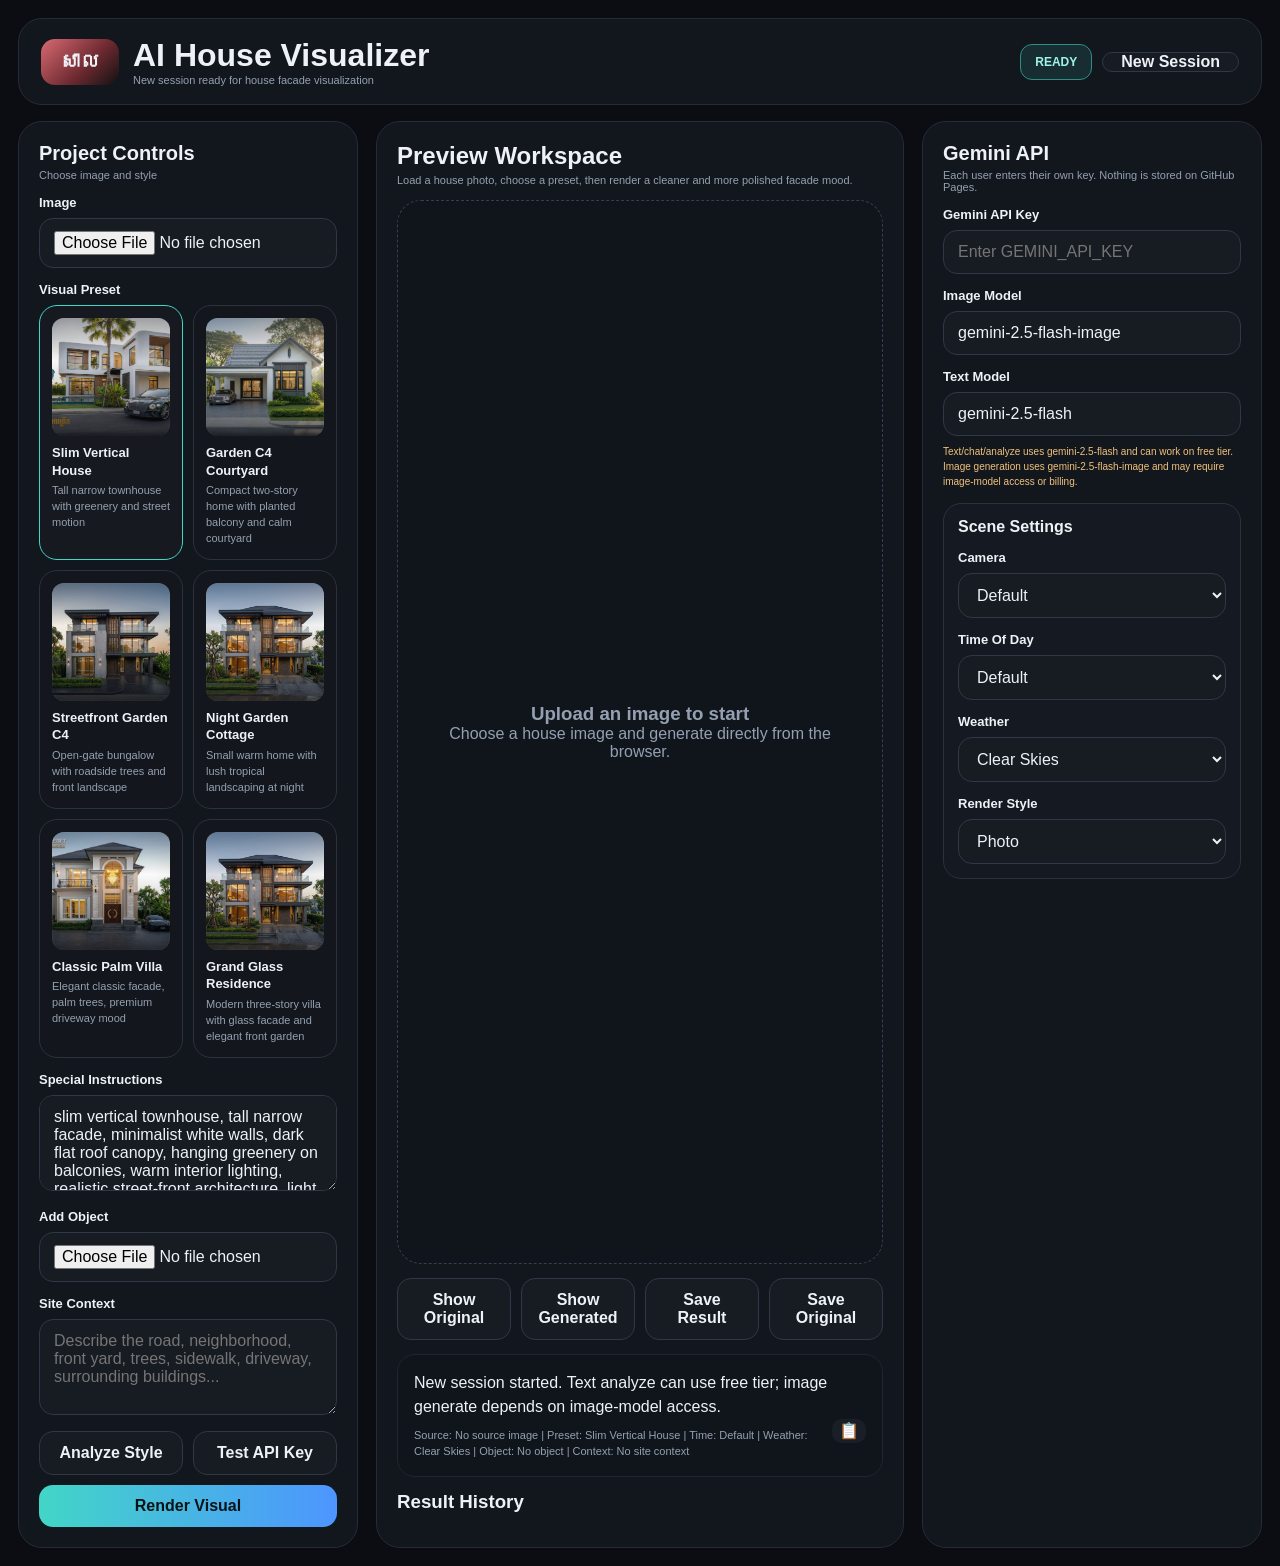
==== commit e52f8f49: "Update website" ====
--- a/docs/index.html
+++ b/docs/index.html
@@ -190,10 +190,10 @@
       "brick-roof-loft": {
         title: "Slim Vertical House",
         note: "Tall narrow townhouse with greenery and street motion",
-        prompt: "slim multi-story urban townhouse, hanging greenery, planted balconies, warm interior windows, narrow-lot facade, realistic street context with road and passing motion, clean minimalist massing, no text, no watermark, no logo",
+        prompt: "slim vertical townhouse, tall narrow facade, minimalist white walls, dark flat roof canopy, hanging greenery on balconies, warm interior lighting, realistic street-front architecture, light traffic motion blur with motorbikes, soft overcast dusk sky, lush roadside vegetation, no text, no watermark, no logo",
         image: "./assets/brick-roof-loft.jpg",
         position: "center 40%",
-        analysis_hint: "Focus on the tall narrow proportions, planted balconies, minimalist white walls, warm interior windows, nearby greenery, and believable urban street-level realism on a tight lot."
+        analysis_hint: "Focus on the tall narrow proportions, minimalist white facade, deep roof canopy, hanging balcony plants, warm interior windows, street-level realism with passing motorbikes, and a calm overcast residential atmosphere."
       },
       "garden-c4-bungalow": {
         title: "Garden C4 Courtyard",
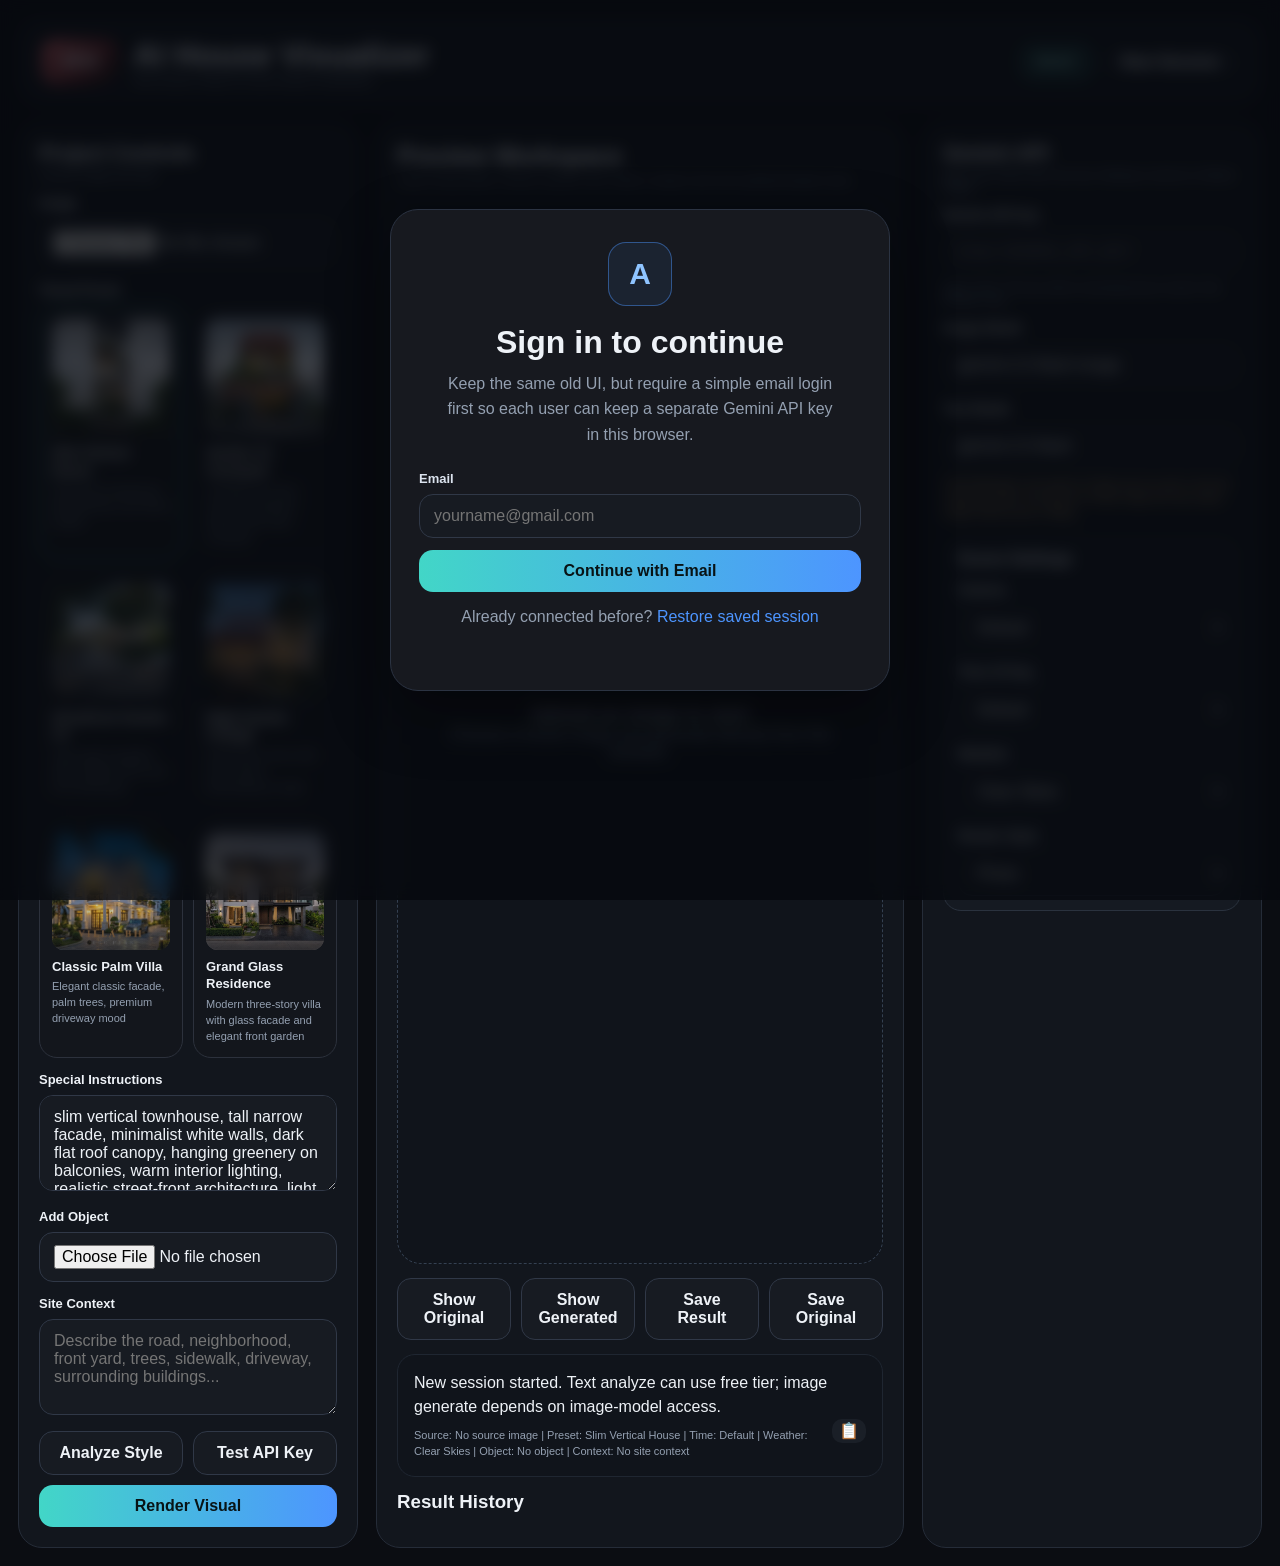
==== commit 13d7fc2b: "Add email login flow to GitHub Pages app" ====
--- a/docs/index.html
+++ b/docs/index.html
@@ -17,6 +17,7 @@
     }
     * { box-sizing: border-box; }
     body { margin: 0; font-family: "Segoe UI", sans-serif; background: var(--bg); color: var(--text); }
+    body.authenticated .auth-overlay { display: none; }
     .app { max-width: 1440px; margin: 0 auto; padding: 18px; }
     .header, .panel, .preview-card { background: var(--panel); border: 1px solid var(--border); border-radius: 24px; }
     .header { display:flex; align-items:center; justify-content:space-between; gap:16px; padding:18px 22px; margin-bottom:16px; }
@@ -73,10 +74,41 @@
     .history-item { min-width:150px; border:1px solid #2c3340; border-radius:16px; background:#151a22; padding:8px; cursor:pointer; }
     .history-item img { width:100%; height:78px; object-fit:cover; border-radius:10px; display:block; margin-bottom:8px; }
     .note-box { border:1px solid #2a323e; border-radius:18px; padding:14px; background:#151a22; margin-top:14px; }
+    .account-card { border:1px solid #2a323e; border-radius:18px; padding:14px; background:#151a22; margin-bottom:14px; }
+    .account-card.hidden { display:none; }
+    .account-row { display:flex; align-items:center; gap:12px; }
+    .account-avatar { width:44px; height:44px; border-radius:50%; object-fit:cover; background:#0f141c; border:1px solid #323c4b; }
+    .account-meta { flex:1; min-width:0; }
+    .account-name { font-size:14px; font-weight:700; }
+    .account-email { color:var(--muted); font-size:12px; overflow:hidden; text-overflow:ellipsis; }
+    .auth-overlay { position:fixed; inset:0; background:rgba(6,9,14,.76); display:flex; align-items:center; justify-content:center; padding:24px; z-index:30; backdrop-filter:blur(8px); }
+    .auth-card { width:min(100%, 500px); padding:32px 28px; background:#17191f; border:1px solid #2b3342; border-radius:28px; box-shadow:0 24px 60px rgba(0,0,0,.35); text-align:center; }
+    .auth-mark { width:64px; height:64px; margin:0 auto 18px; border-radius:18px; display:grid; place-items:center; font-size:30px; font-weight:800; color:#8fc4ff; border:1px solid rgba(77,149,255,.45); background:rgba(77,149,255,.08); }
+    .auth-subtitle { color:var(--muted); max-width:390px; margin:10px auto 24px; line-height:1.6; }
+    .manual-auth { margin-top:16px; text-align:left; }
+    .manual-auth label { display:block; font-size:13px; font-weight:700; margin-bottom:8px; color:#dce4ef; }
+    .auth-link { margin-top:16px; color:var(--muted); }
+    .auth-link a { color:var(--accent-2); text-decoration:none; }
+    .auth-error { min-height:20px; margin-top:12px; color:#ff9f9f; font-size:13px; }
     @media (max-width:1100px){ .layout{grid-template-columns:1fr;} .preview-card{min-height:auto;} }
   </style>
 </head>
 <body>
+  <div class="auth-overlay" id="authOverlay">
+    <div class="auth-card">
+      <div class="auth-mark">A</div>
+      <h2 style="font-size:32px; margin-bottom:0;">Sign in to continue</h2>
+      <p class="auth-subtitle">Keep the same old UI, but require a simple email login first so each user can keep a separate Gemini API key in this browser.</p>
+      <div class="manual-auth">
+        <label for="manualEmailInput">Email</label>
+        <input type="email" id="manualEmailInput" placeholder="yourname@gmail.com">
+        <button class="primary" id="manualLoginBtn" type="button" style="margin-top:12px;">Continue with Email</button>
+      </div>
+      <div class="auth-link">Already connected before? <a href="#" id="restoreSessionLink">Restore saved session</a></div>
+      <div class="auth-error" id="authError"></div>
+    </div>
+  </div>
+
   <div class="app">
     <div class="header">
       <div class="title-wrap">
@@ -160,8 +192,19 @@
           <h2>Gemini API</h2>
           <p>Each user enters their own key. Nothing is stored on GitHub Pages.</p>
         </div>
+        <div class="account-card hidden" id="accountCard">
+          <div class="account-row">
+            <img class="account-avatar" id="accountAvatar" alt="Account avatar">
+            <div class="account-meta">
+              <div class="account-name" id="accountName">Guest</div>
+              <div class="account-email" id="accountEmail">No account connected</div>
+            </div>
+          </div>
+          <button id="signOutBtn" style="margin-top:12px;">Sign out</button>
+        </div>
         <div class="label">Gemini API Key</div>
         <input type="password" id="apiKeyInput" placeholder="Enter GEMINI_API_KEY">
+        <div class="muted" id="apiKeyHint" style="margin-top:8px;">Sign in first. The key will be remembered per email in this browser only.</div>
         <div class="label">Image Model</div>
         <input type="text" id="imageModelInput" value="gemini-2.5-flash-image" readonly>
         <div class="label">Text Model</div>
@@ -256,6 +299,16 @@
     const timeSelect = document.getElementById("timeSelect");
     const weatherSelect = document.getElementById("weatherSelect");
     const renderStyleSelect = document.getElementById("renderStyleSelect");
+    const authError = document.getElementById("authError");
+    const manualEmailInput = document.getElementById("manualEmailInput");
+    const manualLoginBtn = document.getElementById("manualLoginBtn");
+    const restoreSessionLink = document.getElementById("restoreSessionLink");
+    const accountCard = document.getElementById("accountCard");
+    const accountAvatar = document.getElementById("accountAvatar");
+    const accountName = document.getElementById("accountName");
+    const accountEmail = document.getElementById("accountEmail");
+    const signOutBtn = document.getElementById("signOutBtn");
+    const apiKeyHint = document.getElementById("apiKeyHint");
 
     let activePreset = "brick-roof-loft";
     let sourceImageDataUrl = "";
@@ -263,6 +316,16 @@
     let generatedImageDataUrl = "";
     let latestRefinedPrompt = "";
     let latestNegativePrompt = "text, watermark, logo, signage, blurry facade, distorted proportions";
+    let activeUser = null;
+
+    const STORAGE_KEYS = {
+      user: "ai-house-active-user",
+      profilePrefix: "ai-house-profile:",
+      keyPrefix: "ai-house-gemini-key:"
+    };
+
+    setAuthLockedState(true);
+    restoreSession();
 
     Object.entries(PRESETS).forEach(([key, preset], index) => {
       const card = document.createElement("div");
@@ -287,6 +350,37 @@
     promptInput.value = PRESETS[activePreset].prompt;
     updateSummary();
 
+    manualLoginBtn.addEventListener("click", () => {
+      const email = manualEmailInput.value.trim().toLowerCase();
+      if (!email || !email.includes("@")) {
+        authError.textContent = "Enter a valid email address first.";
+        return;
+      }
+      completeSignIn({ name: email.split("@")[0], email, picture: "" });
+    });
+
+    restoreSessionLink.addEventListener("click", (event) => {
+      event.preventDefault();
+      restoreSession(true);
+    });
+
+    signOutBtn.addEventListener("click", () => {
+      localStorage.removeItem(STORAGE_KEYS.user);
+      activeUser = null;
+      apiKeyInput.value = "";
+      renderAccount();
+      setAuthLockedState(true);
+      document.body.classList.remove("authenticated");
+      authError.textContent = "Signed out. Sign in again to continue.";
+      sessionState.textContent = "SIGN IN";
+      statusText.textContent = "Sign in first before using Gemini.";
+    });
+
+    apiKeyInput.addEventListener("input", () => {
+      if (!activeUser?.email) return;
+      localStorage.setItem(`${STORAGE_KEYS.keyPrefix}${activeUser.email}`, apiKeyInput.value);
+    });
+
     imageInput.addEventListener("change", async (event) => {
       const file = event.target.files[0];
       if (!file) return;
@@ -323,6 +417,7 @@
     });
 
     document.getElementById("testBtn").addEventListener("click", async () => {
+      if (!ensureSignedIn()) return;
       const apiKey = apiKeyInput.value.trim();
       if (!apiKey) return setError("សូមបញ្ចូល Gemini API key មុនពេល test។");
       sessionState.textContent = "TESTING";
@@ -338,6 +433,7 @@
     });
 
     document.getElementById("analyzeBtn").addEventListener("click", async () => {
+      if (!ensureSignedIn()) return;
       const apiKey = apiKeyInput.value.trim();
       if (!apiKey) return setError("សូមបញ្ចូល Gemini API key មុនពេល analyze។");
       sessionState.textContent = "WORKING";
@@ -390,6 +486,7 @@
     });
 
     document.getElementById("generateBtn").addEventListener("click", async () => {
+      if (!ensureSignedIn()) return;
       const apiKey = apiKeyInput.value.trim();
       if (!apiKey) return setError("សូមបញ្ចូល Gemini API key មុនពេល generate។");
       sessionState.textContent = "WORKING";
@@ -573,6 +670,77 @@
     function setError(message) {
       statusText.textContent = message;
       summaryText.textContent = "";
+    }
+
+    function completeSignIn(profile) {
+      activeUser = profile;
+      localStorage.setItem(STORAGE_KEYS.user, activeUser.email);
+      localStorage.setItem(`${STORAGE_KEYS.profilePrefix}${activeUser.email}`, JSON.stringify(activeUser));
+      authError.textContent = "";
+      manualEmailInput.value = activeUser.email;
+      renderAccount();
+      setAuthLockedState(false);
+      document.body.classList.add("authenticated");
+      sessionState.textContent = "READY";
+      statusText.textContent = `Signed in as ${activeUser.email}. Enter or confirm your Gemini API key to continue.`;
+      summaryText.textContent = "Each signed-in email keeps its own Gemini API key in this browser only.";
+    }
+
+    function restoreSession(showError = false) {
+      const email = localStorage.getItem(STORAGE_KEYS.user);
+      if (!email) {
+        renderAccount();
+        return;
+      }
+      try {
+        const profile = JSON.parse(localStorage.getItem(`${STORAGE_KEYS.profilePrefix}${email}`) || "null");
+        if (!profile?.email) throw new Error("Saved session is incomplete.");
+        activeUser = profile;
+        manualEmailInput.value = activeUser.email;
+        renderAccount();
+        setAuthLockedState(false);
+        document.body.classList.add("authenticated");
+        sessionState.textContent = "READY";
+        statusText.textContent = `Restored session for ${activeUser.email}.`;
+      } catch (error) {
+        localStorage.removeItem(STORAGE_KEYS.user);
+        renderAccount();
+        if (showError) authError.textContent = "Saved session could not be restored. Please sign in again.";
+      }
+    }
+
+    function renderAccount() {
+      if (!activeUser?.email) {
+        accountCard.classList.add("hidden");
+        accountName.textContent = "Guest";
+        accountEmail.textContent = "No account connected";
+        accountAvatar.removeAttribute("src");
+        apiKeyHint.textContent = "Sign in first. The key will be remembered per email in this browser only.";
+        return;
+      }
+      accountCard.classList.remove("hidden");
+      accountName.textContent = activeUser.name || activeUser.email;
+      accountEmail.textContent = activeUser.email;
+      if (activeUser.picture) accountAvatar.src = activeUser.picture;
+      else accountAvatar.removeAttribute("src");
+      apiKeyInput.value = localStorage.getItem(`${STORAGE_KEYS.keyPrefix}${activeUser.email}`) || "";
+      apiKeyHint.textContent = `API key for ${activeUser.email} stays only in this browser and is never stored anywhere else.`;
+    }
+
+    function setAuthLockedState(locked) {
+      document.querySelectorAll("#analyzeBtn, #testBtn, #generateBtn").forEach(button => {
+        button.disabled = locked;
+      });
+      apiKeyInput.disabled = locked;
+    }
+
+    function ensureSignedIn() {
+      if (activeUser?.email) return true;
+      document.body.classList.remove("authenticated");
+      sessionState.textContent = "SIGN IN";
+      statusText.textContent = "Sign in first before using Gemini.";
+      summaryText.textContent = "";
+      return false;
     }
 
     function showImage(dataUrl) {
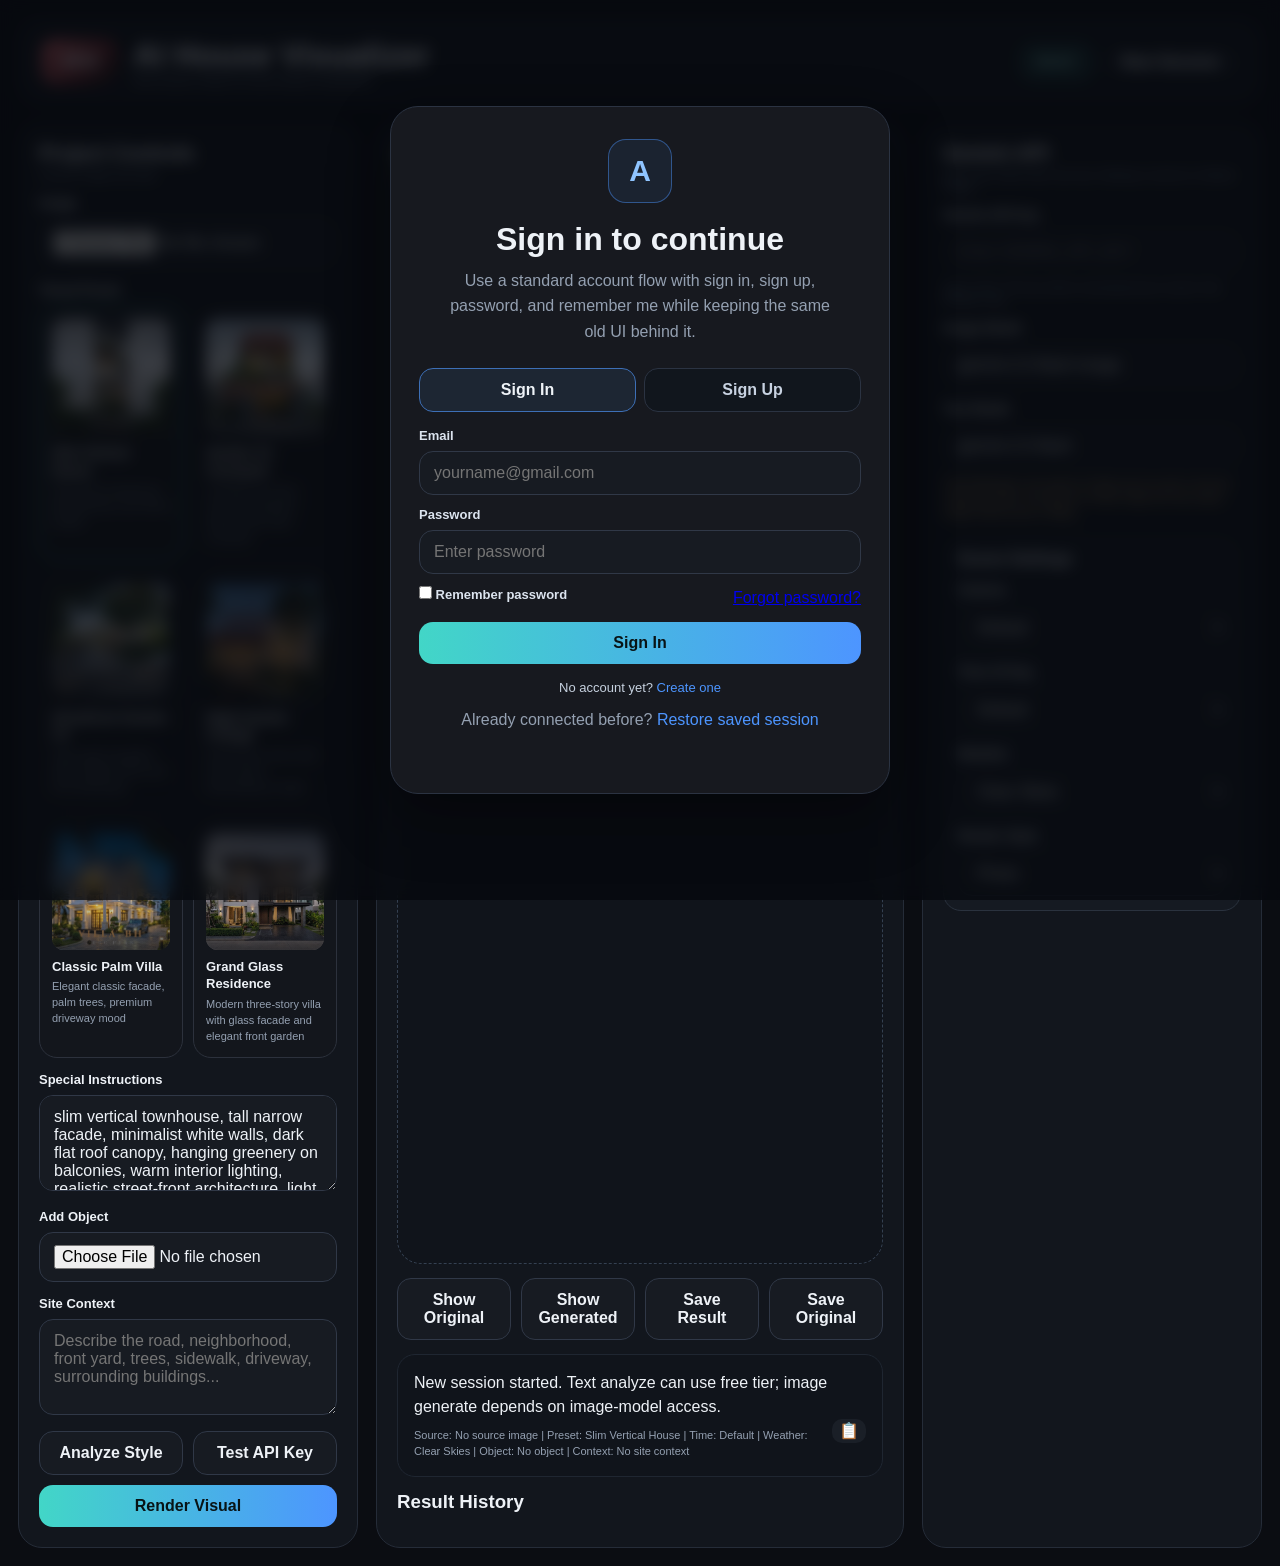
==== commit 321bfbd5: "Add sign in sign up password flow to GitHub Pages app" ====
--- a/docs/index.html
+++ b/docs/index.html
@@ -85,8 +85,16 @@
     .auth-card { width:min(100%, 500px); padding:32px 28px; background:#17191f; border:1px solid #2b3342; border-radius:28px; box-shadow:0 24px 60px rgba(0,0,0,.35); text-align:center; }
     .auth-mark { width:64px; height:64px; margin:0 auto 18px; border-radius:18px; display:grid; place-items:center; font-size:30px; font-weight:800; color:#8fc4ff; border:1px solid rgba(77,149,255,.45); background:rgba(77,149,255,.08); }
     .auth-subtitle { color:var(--muted); max-width:390px; margin:10px auto 24px; line-height:1.6; }
+    .auth-tabs { display:flex; gap:8px; margin-bottom:16px; }
+    .auth-tab { background:#11161d; color:#c8d2e1; border:1px solid #2b3342; }
+    .auth-tab.active { background:#1d2633; color:#eef2f7; border-color:#3d6fb6; }
     .manual-auth { margin-top:16px; text-align:left; }
     .manual-auth label { display:block; font-size:13px; font-weight:700; margin-bottom:8px; color:#dce4ef; }
+    .auth-row { display:flex; align-items:center; justify-content:space-between; gap:12px; margin-top:12px; }
+    .auth-check { display:flex; align-items:center; gap:8px; font-size:13px; color:#c6d1df; }
+    .auth-check input { width:auto; margin:0; }
+    .auth-help { font-size:13px; color:#c6d1df; text-align:center; margin-top:16px; }
+    .auth-help a { color:var(--accent-2); text-decoration:none; }
     .auth-link { margin-top:16px; color:var(--muted); }
     .auth-link a { color:var(--accent-2); text-decoration:none; }
     .auth-error { min-height:20px; margin-top:12px; color:#ff9f9f; font-size:13px; }
@@ -98,12 +106,23 @@
     <div class="auth-card">
       <div class="auth-mark">A</div>
       <h2 style="font-size:32px; margin-bottom:0;">Sign in to continue</h2>
-      <p class="auth-subtitle">Keep the same old UI, but require a simple email login first so each user can keep a separate Gemini API key in this browser.</p>
+      <p class="auth-subtitle">Use a standard account flow with sign in, sign up, password, and remember me while keeping the same old UI behind it.</p>
+      <div class="auth-tabs">
+        <button class="auth-tab active" id="signInTab" type="button">Sign In</button>
+        <button class="auth-tab" id="signUpTab" type="button">Sign Up</button>
+      </div>
       <div class="manual-auth">
         <label for="manualEmailInput">Email</label>
         <input type="email" id="manualEmailInput" placeholder="yourname@gmail.com">
-        <button class="primary" id="manualLoginBtn" type="button" style="margin-top:12px;">Continue with Email</button>
+        <label for="manualPasswordInput" style="margin-top:12px;">Password</label>
+        <input type="password" id="manualPasswordInput" placeholder="Enter password">
+        <div class="auth-row">
+          <label class="auth-check"><input type="checkbox" id="rememberPasswordChk"> Remember password</label>
+          <a href="#" id="forgotPasswordLink">Forgot password?</a>
+        </div>
+        <button class="primary" id="manualLoginBtn" type="button" style="margin-top:12px;">Sign In</button>
       </div>
+      <div class="auth-help" id="authHelpText">No account yet? <a href="#" id="toggleAuthModeLink">Create one</a></div>
       <div class="auth-link">Already connected before? <a href="#" id="restoreSessionLink">Restore saved session</a></div>
       <div class="auth-error" id="authError"></div>
     </div>
@@ -301,8 +320,15 @@
     const renderStyleSelect = document.getElementById("renderStyleSelect");
     const authError = document.getElementById("authError");
     const manualEmailInput = document.getElementById("manualEmailInput");
+    const manualPasswordInput = document.getElementById("manualPasswordInput");
     const manualLoginBtn = document.getElementById("manualLoginBtn");
+    const rememberPasswordChk = document.getElementById("rememberPasswordChk");
+    const forgotPasswordLink = document.getElementById("forgotPasswordLink");
     const restoreSessionLink = document.getElementById("restoreSessionLink");
+    const signInTab = document.getElementById("signInTab");
+    const signUpTab = document.getElementById("signUpTab");
+    const toggleAuthModeLink = document.getElementById("toggleAuthModeLink");
+    const authHelpText = document.getElementById("authHelpText");
     const accountCard = document.getElementById("accountCard");
     const accountAvatar = document.getElementById("accountAvatar");
     const accountName = document.getElementById("accountName");
@@ -317,14 +343,17 @@
     let latestRefinedPrompt = "";
     let latestNegativePrompt = "text, watermark, logo, signage, blurry facade, distorted proportions";
     let activeUser = null;
+    let authMode = "signin";
 
     const STORAGE_KEYS = {
       user: "ai-house-active-user",
       profilePrefix: "ai-house-profile:",
-      keyPrefix: "ai-house-gemini-key:"
+      keyPrefix: "ai-house-gemini-key:",
+      authPrefix: "ai-house-auth:"
     };
 
     setAuthLockedState(true);
+    setAuthMode("signin");
     restoreSession();
 
     Object.entries(PRESETS).forEach(([key, preset], index) => {
@@ -352,11 +381,15 @@
 
     manualLoginBtn.addEventListener("click", () => {
       const email = manualEmailInput.value.trim().toLowerCase();
-      if (!email || !email.includes("@")) {
-        authError.textContent = "Enter a valid email address first.";
-        return;
-      }
-      completeSignIn({ name: email.split("@")[0], email, picture: "" });
+      const password = manualPasswordInput.value;
+      handleAuthSubmit(email, password);
+    });
+
+    signInTab.addEventListener("click", () => setAuthMode("signin"));
+    signUpTab.addEventListener("click", () => setAuthMode("signup"));
+    forgotPasswordLink.addEventListener("click", (event) => {
+      event.preventDefault();
+      authError.textContent = "Password reset is not available on the static version yet. Please sign up again with another email or use the same device to restore.";
     });
 
     restoreSessionLink.addEventListener("click", (event) => {
@@ -371,6 +404,8 @@
       renderAccount();
       setAuthLockedState(true);
       document.body.classList.remove("authenticated");
+      manualPasswordInput.value = "";
+      rememberPasswordChk.checked = false;
       authError.textContent = "Signed out. Sign in again to continue.";
       sessionState.textContent = "SIGN IN";
       statusText.textContent = "Sign in first before using Gemini.";
@@ -672,12 +707,68 @@
       summaryText.textContent = "";
     }
 
-    function completeSignIn(profile) {
+    function handleAuthSubmit(email, password) {
+      if (!email || !email.includes("@")) {
+        authError.textContent = "Enter a valid email address first.";
+        return;
+      }
+      if (!password || password.length < 6) {
+        authError.textContent = "Password must be at least 6 characters.";
+        return;
+      }
+
+      const authKey = `${STORAGE_KEYS.authPrefix}${email}`;
+      const existing = JSON.parse(localStorage.getItem(authKey) || "null");
+
+      if (authMode === "signup") {
+        if (existing?.email) {
+          authError.textContent = "This email is already registered. Please sign in instead.";
+          return;
+        }
+        localStorage.setItem(authKey, JSON.stringify({
+          email,
+          password,
+          rememberPassword: rememberPasswordChk.checked
+        }));
+        completeSignIn({ name: email.split("@")[0], email, picture: "" }, password, rememberPasswordChk.checked);
+        return;
+      }
+
+      if (!existing?.email) {
+        authError.textContent = "Account not found. Please sign up first.";
+        return;
+      }
+      if (existing.password !== password) {
+        authError.textContent = "Incorrect password.";
+        return;
+      }
+      completeSignIn({ name: email.split("@")[0], email, picture: "" }, password, !!existing.rememberPassword);
+    }
+
+    function completeSignIn(profile, password = "", rememberPassword = false) {
       activeUser = profile;
       localStorage.setItem(STORAGE_KEYS.user, activeUser.email);
       localStorage.setItem(`${STORAGE_KEYS.profilePrefix}${activeUser.email}`, JSON.stringify(activeUser));
+      if (rememberPassword) {
+        localStorage.setItem(`${STORAGE_KEYS.authPrefix}${activeUser.email}`, JSON.stringify({
+          email: activeUser.email,
+          password,
+          rememberPassword: true
+        }));
+      } else {
+        const existing = JSON.parse(localStorage.getItem(`${STORAGE_KEYS.authPrefix}${activeUser.email}`) || "null");
+        if (existing?.email) {
+          localStorage.setItem(`${STORAGE_KEYS.authPrefix}${activeUser.email}`, JSON.stringify({
+            email: activeUser.email,
+            password: existing.password || password,
+            rememberPassword: false
+          }));
+        }
+      }
       authError.textContent = "";
       manualEmailInput.value = activeUser.email;
+      manualPasswordInput.value = rememberPassword ? password : "";
+      rememberPasswordChk.checked = rememberPassword;
       renderAccount();
       setAuthLockedState(false);
       document.body.classList.add("authenticated");
@@ -697,6 +788,9 @@
         if (!profile?.email) throw new Error("Saved session is incomplete.");
         activeUser = profile;
         manualEmailInput.value = activeUser.email;
+        const savedAuth = JSON.parse(localStorage.getItem(`${STORAGE_KEYS.authPrefix}${email}`) || "null");
+        manualPasswordInput.value = savedAuth?.rememberPassword ? (savedAuth.password || "") : "";
+        rememberPasswordChk.checked = !!savedAuth?.rememberPassword;
         renderAccount();
         setAuthLockedState(false);
         document.body.classList.add("authenticated");
@@ -741,6 +835,21 @@
       statusText.textContent = "Sign in first before using Gemini.";
       summaryText.textContent = "";
       return false;
+    }
+
+    function setAuthMode(mode) {
+      authMode = mode;
+      signInTab.classList.toggle("active", mode === "signin");
+      signUpTab.classList.toggle("active", mode === "signup");
+      manualLoginBtn.textContent = mode === "signin" ? "Sign In" : "Create Account";
+      authHelpText.innerHTML = mode === "signin"
+        ? 'No account yet? <a href="#" id="toggleAuthModeLink">Create one</a>'
+        : 'Already have an account? <a href="#" id="toggleAuthModeLink">Sign in</a>';
+      document.getElementById("toggleAuthModeLink").onclick = (event) => {
+        event.preventDefault();
+        setAuthMode(authMode === "signin" ? "signup" : "signin");
+      };
+      authError.textContent = "";
     }
 
     function showImage(dataUrl) {
